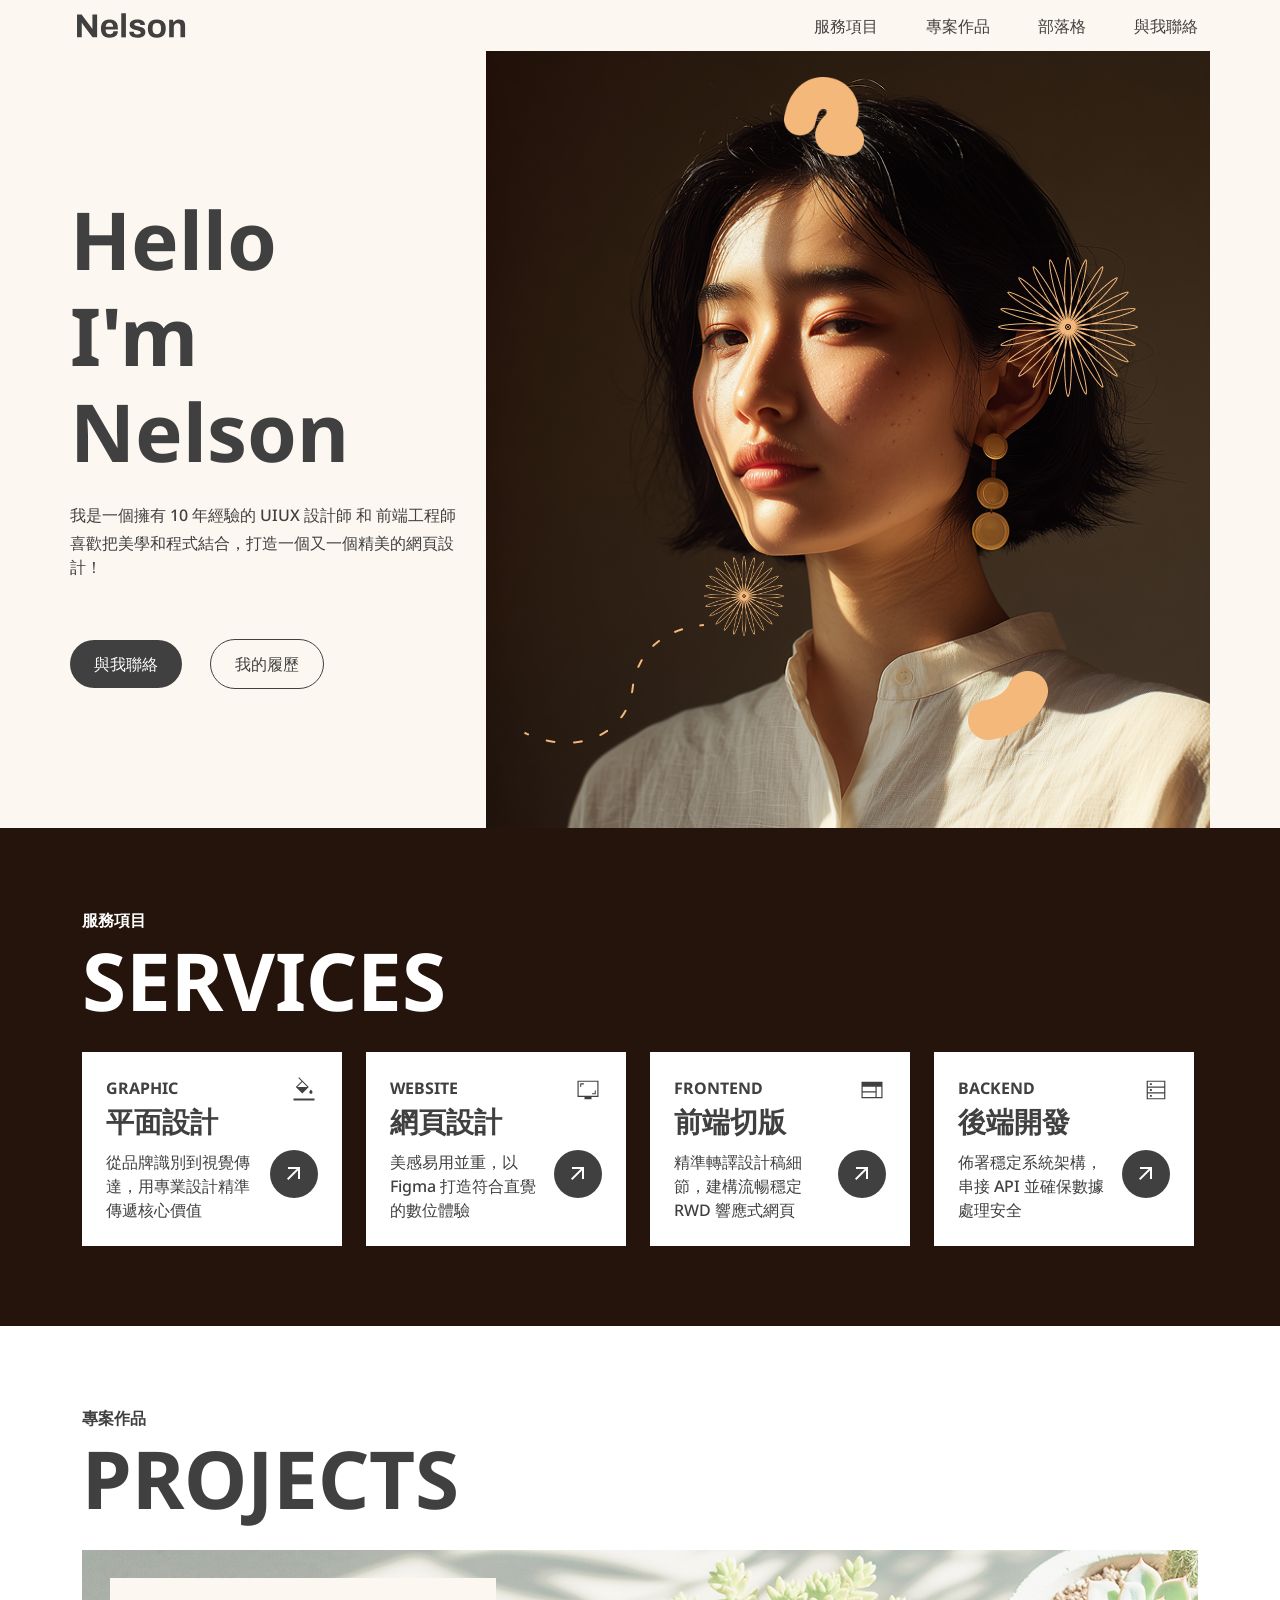
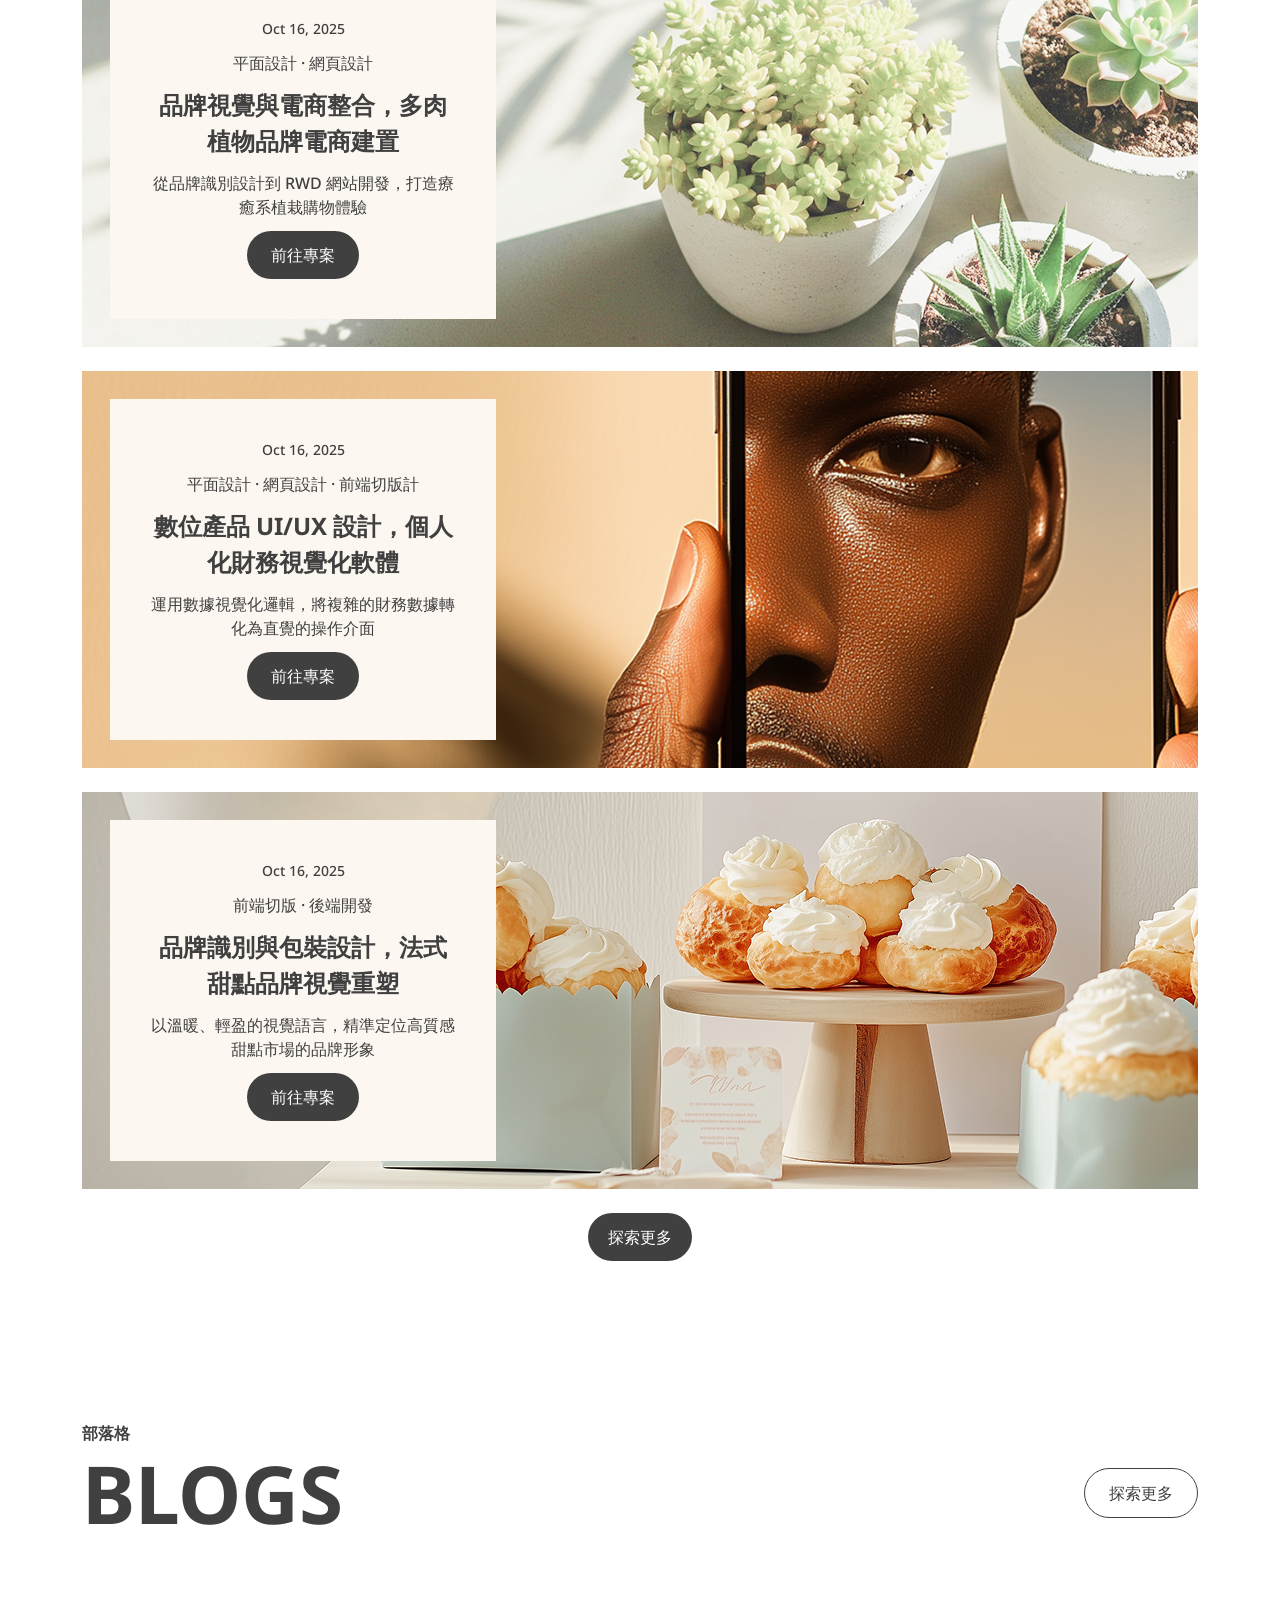
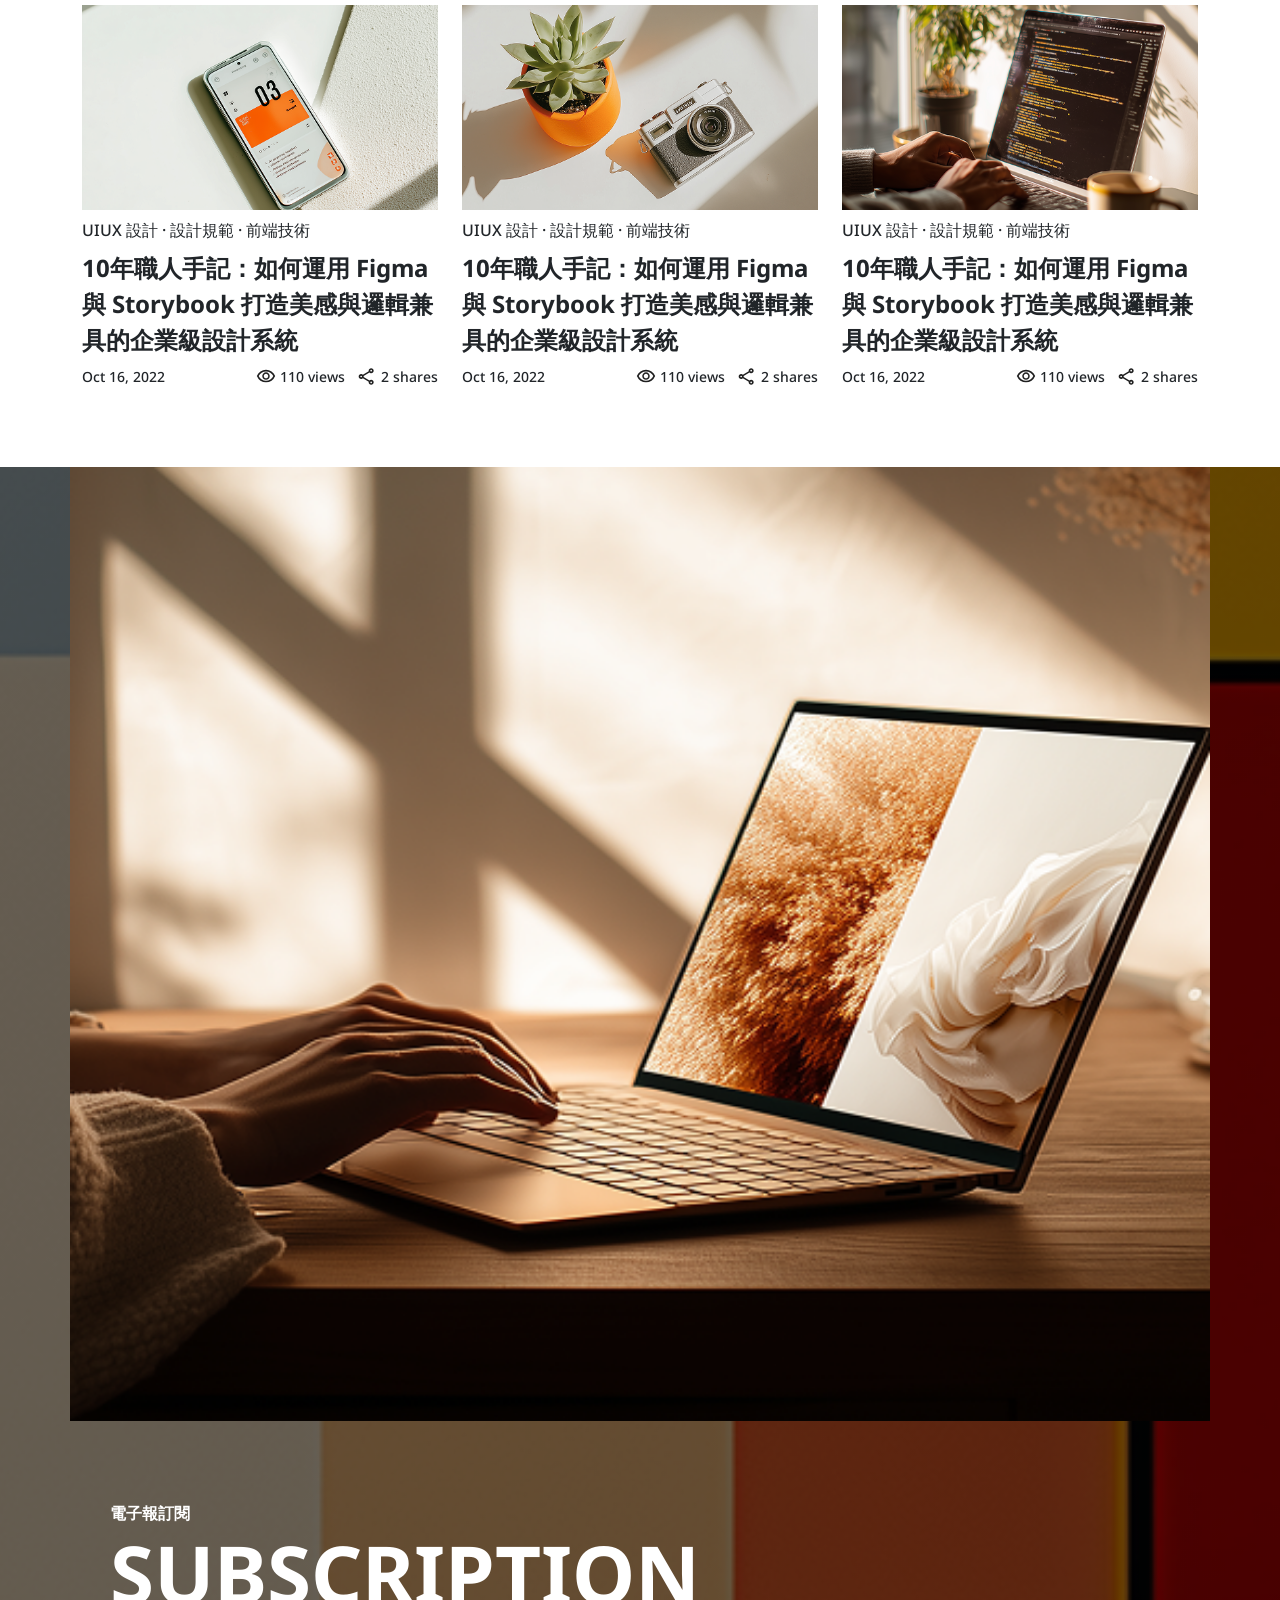
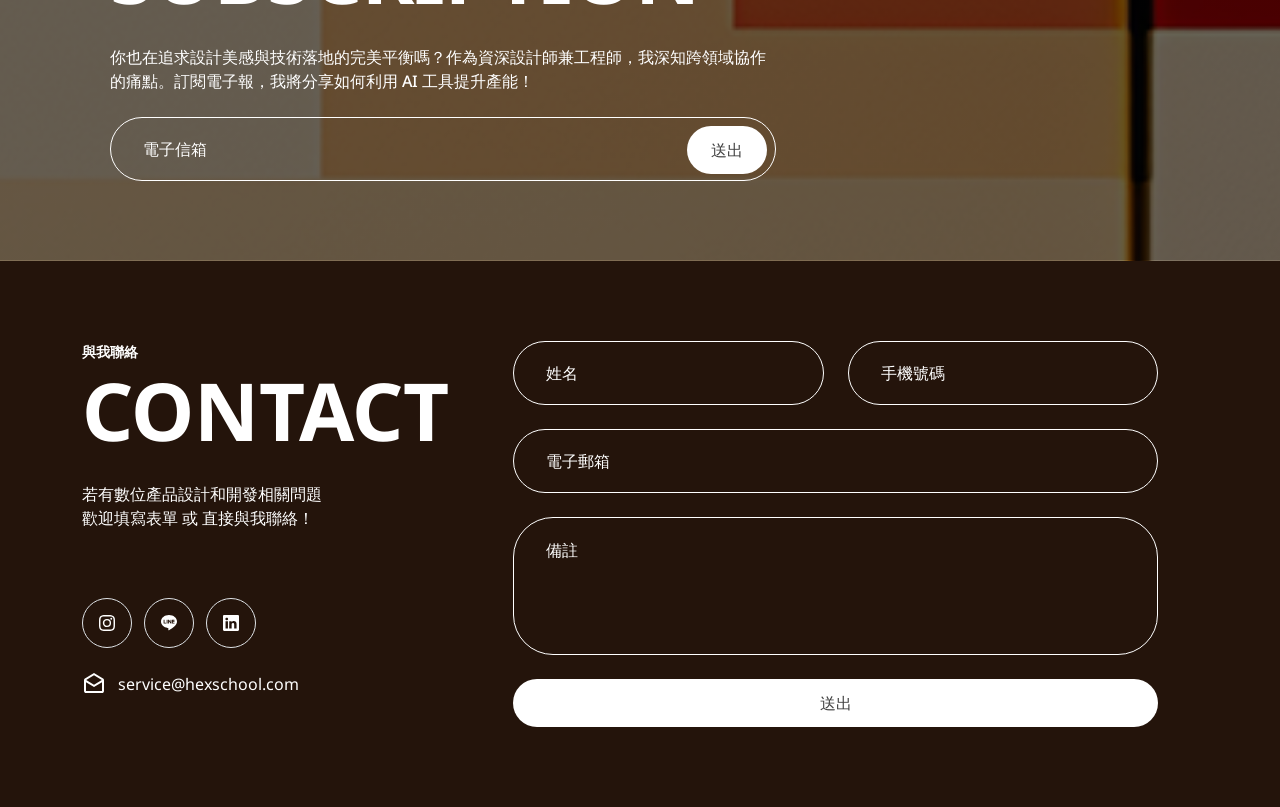
==== index.html @ cc3763ef "fix:修改首頁檔名" ====
<!doctype html>
<html lang="en">
  <head>
    <meta charset="UTF-8" />
    <meta name="viewport" content="width=device-width, initial-scale=1.0" />
    <title>Nelson的部落格</title>
    <link rel="preconnect" href="https://fonts.googleapis.com" />
    <link rel="preconnect" href="https://fonts.gstatic.com" crossorigin />
    <link
      href="https://fonts.googleapis.com/css2?family=Noto+Sans:ital,wght@0,100..900;1,100..900&display=swap"
      rel="stylesheet"
    />
    <link
      rel="stylesheet"
      href="https://fonts.googleapis.com/css2?family=Material+Symbols+Outlined"
    />
    <link
      rel="stylesheet"
      href="https://cdn.jsdelivr.net/npm/bootstrap-icons@1.13.1/font/bootstrap-icons.min.css"
    />
    <link
      href="https://cdn.jsdelivr.net/npm/bootstrap@5.3.8/dist/css/bootstrap.min.css"
      rel="stylesheet"
      integrity="sha384-sRIl4kxILFvY47J16cr9ZwB07vP4J8+LH7qKQnuqkuIAvNWLzeN8tE5YBujZqJLB"
      crossorigin="anonymous"
    />

    <link rel="stylesheet" href="./all.css" />
  </head>
  <body>
    <!-- header -->
    <header class="">
      <!-- 導覽列 -->
      <nav
        class="container px-sm-0 px-6 py-lg-6 py-2 d-flex justify-content-between align-items-center"
      >
        <!-- 品牌標誌 -->
        <a class="max-w-110 max-lg-w-123" href="＃">
          <img src="./img/device-pc.svg" alt="品牌標誌" title="品牌標誌" />
        </a>
        <!-- 主選單 -->
        <ul class="list-unstyled align-items-center d-none d-lg-flex">
          <li>
            <a class="fs-xxx-smal fw-medium py-1 px-6 me-4 nav-btn" href="＃"
              >服務項目</a
            >
          </li>
          <li>
            <a class="fs-xxx-smal fw-medium py-1 px-6 me-4 nav-btn" href="＃"
              >專案作品</a
            >
          </li>
          <li>
            <a class="fs-xxx-smal fw-medium py-1 px-6 me-4 nav-btn" href="＃"
              >部落格</a
            >
          </li>
          <li>
            <a class="fs-xxx-smal fw-medium py-1 px-6 nav-btn" href="＃"
              >與我聯絡</a
            >
          </li>
        </ul>
        <!-- 漢堡選單 -->
        <a class="p-6 d-lg-none" href="#">
          <img src="./img/menu.svg" alt="主選單標誌" />
        </a>
      </nav>
      <!-- hero -->
      <section
        class="position-relative overflow-hidden px-sm-0 px-6 pb-4 pb-sm-0"
      >
        <!-- 插圖 -->
        <div class="position-absolute top-56 start-86 d-none">
          <img src="./img/index_decora_3.png" alt="" />
        </div>
        <div class="position-absolute top-120 start-224 d-none">
          <img src="./img/index_decora_4.png" alt="" />
        </div>
        <!-- decora_3 -->
        <div
          class="position-absolute bottom-192 start-704 max-w-80 d-md-block d-none"
        >
          <img src="./img/index_decora_3.png" alt="" />
        </div>
        <!-- decora_5 -->
        <div class="position-absolute bottom-84 start-524 d-md-block d-none">
          <img src="./img/index_decora_5.png" alt="" />
        </div>
        <div class="position-absolute top-206 end-142 d-none d-xl-block">
          <img src="./img/index_decora_3.png" alt="" />
        </div>
        <!-- decora_1 -->
        <div
          class="position-absolute max-w-80 max-xxxl-w-200 start-xl-784 top-xl-96 start-n15 top-26"
        >
          <img src="./img/index_decora_1.png" alt="" />
        </div>
        <!-- decora_2 -->
        <div
          class="position-absolute bottom-xl-88 end-xl-232 bottom-320 end-n13 max-w-80 max-xxxl-w-160"
        >
          <img src="./img/index_decora_2.png" alt="" />
        </div>
        <!-- decora_6 -->
        <div class="position-absolute start-146 bottom-224 d-sm-none">
          <img src="./img/index_decora_6.png" alt="" />
        </div>
        <!-- decora_3 -->
        <div class="position-absolute max-w-80 d-sm-none start-262 bottom-182">
          <img src="./img/index_decora_3.png" alt="" />
        </div>
        <!-- 主副標題、CTA、圖片 -->
        <div
          class="container px-0 d-flex justify-content-between flex-column-reverse flex-xl-row"
        >
          <!-- 主副標題、CTA -->
          <div class="d-flex flex-column justify-content-center p-lg-0">
            <div class="mb-lg-7 mb-27">
              <!-- 主標題 -->
              <div class="mb-md-4 mb-6">
                <h1 class="fs-md-xxx-large fw-bold fs-x-large">
                  Hello<br />
                  I'm Nelson
                </h1>
              </div>
              <!-- 副標題 -->
              <div class="mb-1">
                <h2 class="fs-md-xxx-small fs-xxxx-small lh-1p5">
                  我是一個擁有 10 年經驗的 UIUX 設計師 和 前端工程師
                </h2>
              </div>
              <h2 class="fs-md-xxx-small fs-xxxx-small lh-1p5">
                喜歡把美學和程式結合，打造一個又一個精美的網頁設計！
              </h2>
            </div>
            <!-- CTA -->
            <div>
              <button
                type="button"
                class="btn btn-lg-normal btn-small btn-filled-neutral-700 fs-xxxx-small fs-lg-xxx-small me-lg-4 me-6"
              >
                與我聯絡
              </button>
              <button
                type="button"
                class="btn btn-lg-normal btn-small btn-outline-neutral-700 fs-xxxx-small fs-lg-xxx-small"
              >
                我的履歷
              </button>
            </div>
          </div>
          <!-- 圖片 -->
          <div class="mb-lg-0 mb-4">
            <img
              src="./img/index_person.png"
              alt="Nelson照片"
              title="Nelson照片"
            />
          </div>
        </div>
      </section>
    </header>
    <!-- main -->
    <main>
      <!-- service -->
      <section class="py-md-24 py-25 px-6 px-md-0 bg-primary-900">
        <div class="container">
          <!-- service 標題 -->
          <div class="mb-mb-25 mb-8">
            <h2 class="neutral-0 fs-md-xxx-small fs-xxxx-small fw-bold lh-1p5">
              服務項目
            </h2>
            <h2 class="neutral-0 fs-md-xxx-large fs-x-large fw-bold lh-1p2">
              SERVICES
            </h2>
          </div>
          <!-- service 項目 -->
          <ul class="list-unstyled d-flex overflow-auto no-scrollbar">
            <!-- 平面設計 -->
            <li class="p-md-8 p-6 bg-neutral-0 me-md-4 me-6 min-w-260">
              <!-- 項目標題 -->
              <div class="d-flex justify-content-between mb-md-6 mb-2">
                <!-- 標題 -->
                <div>
                  <h3 class="fs-md-xxx-small fs-xxxx-small fw-bold lh-1p5">
                    GRAPHIC
                  </h3>
                  <h3 class="fs-md-medium fs-small fw-bold lh-1p5">平面設計</h3>
                </div>
                <!-- 圖片 -->
                <div>
                  <img
                    src="./img/svg/UI/fill.svg"
                    alt="平面設計標誌"
                    title="平面設計標誌"
                  />
                </div>
              </div>
              <!-- 項目説明 -->
              <div class="d-flex">
                <p class="fs-xxxx-small fs-md-xxx-small fw-medium me-md-6 me-2">
                  從品牌識別到視覺傳達，用專業設計精準傳遞核心價值
                </p>
                <a
                  class="btn-icon-normal btn-icon-filled-neutral-700 max-md-h-48 max-md-w-48 max-w-44 max-h-44 d-flex justify-content-center align-items-center"
                  href="#"
                >
                  <span class="material-symbols-outlined"> arrow_outward </span>
                </a>
              </div>
            </li>
            <!-- 網頁設計 -->
            <li class="p-md-8 p-6 bg-neutral-0 me-md-4 me-6 min-w-260">
              <!-- 項目標題 -->
              <div class="d-flex justify-content-between mb-md-6 mb-2">
                <!-- 標題 -->
                <div>
                  <h3 class="fs-md-xxx-small fs-xxxx-small fw-bold lh-1p5">
                    WEBSITE
                  </h3>
                  <h3 class="fs-md-medium fs-small fw-bold lh-1p5">網頁設計</h3>
                </div>
                <!-- 圖片 -->
                <div>
                  <img
                    src="./img/svg/UI/aspect.svg"
                    alt="網頁設計標誌"
                    title="網頁設計標誌"
                  />
                </div>
              </div>
              <!-- 項目説明 -->
              <div class="d-flex">
                <p class="fs-xxxx-small fs-md-xxx-small fw-medium me-md-6 me-2">
                  美感易用並重，以 Figma 打造符合直覺的數位體驗
                </p>
                <a
                  class="btn-icon-normal btn-icon-filled-neutral-700 max-md-h-48 max-md-w-48 max-w-44 max-h-44 d-flex justify-content-center align-items-center"
                  href="#"
                >
                  <span class="material-symbols-outlined"> arrow_outward </span>
                </a>
              </div>
            </li>
            <!-- 前端切版 -->
            <li class="p-md-8 p-6 bg-neutral-0 me-md-4 me-6 min-w-260">
              <!-- 項目標題 -->
              <div class="d-flex justify-content-between mb-md-6 mb-2">
                <!-- 標題 -->
                <div>
                  <h3 class="fs-md-xxx-small fs-xxxx-small fw-bold lh-1p5">
                    FRONTEND
                  </h3>
                  <h3 class="fs-md-medium fs-small fw-bold lh-1p5">前端切版</h3>
                </div>
                <!-- 圖片 -->
                <div>
                  <img
                    src="./img/svg/UI/web.svg"
                    alt="網頁設計標誌"
                    title="網頁設計標誌"
                  />
                </div>
              </div>
              <!-- 項目説明 -->
              <div class="d-flex">
                <p class="fs-xxxx-small fs-md-xxx-small fw-medium me-md-6 me-2">
                  精準轉譯設計稿細節，建構流暢穩定 RWD 響應式網頁
                </p>
                <a
                  class="btn-icon-normal btn-icon-filled-neutral-700 max-md-h-48 max-md-w-48 max-w-44 max-h-44 d-flex justify-content-center align-items-center"
                  href="#"
                >
                  <span class="material-symbols-outlined"> arrow_outward </span>
                </a>
              </div>
            </li>
            <!-- 後端開發 -->
            <li class="p-md-8 p-6 bg-neutral-0 me-md-4 me-6 min-w-260">
              <!-- 項目標題 -->
              <div class="d-flex justify-content-between mb-md-6 mb-2">
                <!-- 標題 -->
                <div>
                  <h3 class="fs-md-xxx-small fs-xxxx-small fw-bold lh-1p5">
                    BACKEND
                  </h3>
                  <h3 class="fs-md-medium fs-small fw-bold lh-1p5">後端開發</h3>
                </div>
                <!-- 圖片 -->
                <div>
                  <img
                    src="./img/svg/UI/data.svg"
                    alt="網頁設計標誌"
                    title="網頁設計標誌"
                  />
                </div>
              </div>
              <!-- 項目説明 -->
              <div class="d-flex">
                <p class="fs-xxxx-small fs-md-xxx-small fw-medium me-md-6 me-2">
                  佈署穩定系統架構，串接 API 並確保數據處理安全
                </p>
                <a
                  class="btn-icon-normal btn-icon-filled-neutral-700 max-md-h-48 max-md-w-48 max-w-44 max-h-44 d-flex justify-content-center align-items-center"
                  href="#"
                >
                  <span class="material-symbols-outlined"> arrow_outward </span>
                </a>
              </div>
            </li>
          </ul>
        </div>
      </section>
      <!-- projects -->
      <section class="py-md-24 py-25 bg-neutral-0">
        <div class="container">
          <!-- projects 標題 -->
          <div class="mb-mb-25 mb-8">
            <h2
              class="neutral-700 fs-md-xxx-small fs-xxxx-small fw-bold lh-1p5"
            >
              專案作品
            </h2>
            <h2 class="neutral-700 fs-md-xxx-large fs-x-large fw-bold lh-1p2">
              PROJECTS
            </h2>
          </div>
          <!-- projects 項目 -->
          <ul class="list-unstyled mb-3">
            <li class="bg-e-commerce p-md-26 p-3 pt-36 mb-md-8 mb-6">
              <!-- 說明、CTA -->
              <div class="p-md-25 p-8 bg-primary-50 max-md-w-386 text-center">
                <!-- 說明 -->
                <div class="mb-6">
                  <!-- 時間 -->
                  <div class="mb-6">
                    <p class="fw-medium fs-xxxx-small">
                      <time>Oct 16, 2025</time>
                    </p>
                  </div>
                  <!-- 分類 -->
                  <div class="mb-6">
                    <h3 class="fs-md-xxx-small fs-xxxx-small fw-medium lh-1p5">
                      平面設計 · 網頁設計
                    </h3>
                  </div>
                  <!-- 主說明 -->
                  <div class="mb-6">
                    <h3 class="fs-md-small fs-x-small fw-bold lh-1p5">
                      品牌視覺與電商整合，多肉植物品牌電商建置
                    </h3>
                  </div>
                  <!-- 副說明 -->
                  <div class="mb-6">
                    <p class="fs-md-xxx-small fs-xxxx-small fw-medium">
                      從品牌識別設計到 RWD 網站開發，打造療癒系植栽購物體驗
                    </p>
                  </div>
                </div>
                <!-- CTA -->
                <div>
                  <button
                    type="button"
                    class="btn btn-lg-normal btn-small btn-filled-neutral-700"
                  >
                    前往專案
                  </button>
                </div>
              </div>
            </li>
            <li class="bg-personal p-md-26 p-3 pt-36 mb-md-8 mb-6">
              <!-- 說明、CTA -->
              <div class="p-md-25 p-8 bg-primary-50 max-md-w-386 text-center">
                <!-- 說明 -->
                <div class="mb-6">
                  <!-- 時間 -->
                  <div class="mb-6">
                    <p class="fw-medium fs-xxxx-small">
                      <time>Oct 16, 2025</time>
                    </p>
                  </div>
                  <!-- 分類 -->
                  <div class="mb-6">
                    <h3 class="fs-md-xxx-small fs-xxxx-small fw-medium lh-1p5">
                      平面設計 · 網頁設計 · 前端切版計
                    </h3>
                  </div>
                  <!-- 主說明 -->
                  <div class="mb-6">
                    <h3 class="fs-md-small fs-x-small fw-bold lh-1p5">
                      數位產品 UI/UX 設計，個人化財務視覺化軟體
                    </h3>
                  </div>
                  <!-- 副說明 -->
                  <div class="mb-6">
                    <p class="fs-md-xxx-small fs-xxxx-small fw-medium">
                      運用數據視覺化邏輯，將複雜的財務數據轉化為直覺的操作介面
                    </p>
                  </div>
                </div>
                <!-- CTA -->
                <div>
                  <button
                    type="button"
                    class="btn btn-lg-normal btn-small btn-filled-neutral-700"
                  >
                    前往專案
                  </button>
                </div>
              </div>
            </li>
            <li class="bg-brand p-md-26 p-3 pt-36 mb-md-8 mb-6">
              <!-- 說明、CTA -->
              <div class="p-md-25 p-8 bg-primary-50 max-md-w-386 text-center">
                <!-- 說明 -->
                <div class="mb-6">
                  <!-- 時間 -->
                  <div class="mb-6">
                    <p class="fw-medium fs-xxxx-small">
                      <time>Oct 16, 2025</time>
                    </p>
                  </div>
                  <!-- 分類 -->
                  <div class="mb-6">
                    <h3 class="fs-md-xxx-small fs-xxxx-small fw-medium lh-1p5">
                      前端切版 · 後端開發
                    </h3>
                  </div>
                  <!-- 主說明 -->
                  <div class="mb-6">
                    <h3 class="fs-md-small fs-x-small fw-bold lh-1p5">
                      品牌識別與包裝設計，法式甜點品牌視覺重塑
                    </h3>
                  </div>
                  <!-- 副說明 -->
                  <div class="mb-6">
                    <p class="fs-md-xxx-small fs-xxxx-small fw-medium">
                      以溫暖、輕盈的視覺語言，精準定位高質感甜點市場的品牌形象
                    </p>
                  </div>
                </div>
                <!-- CTA -->
                <div>
                  <button
                    type="button"
                    class="btn btn-lg-normal btn-small btn-filled-neutral-700"
                  >
                    前往專案
                  </button>
                </div>
              </div>
            </li>
          </ul>
          <!-- CAT -->
          <div class="text-center">
            <button type="button" class="btn btn-small btn-filled-neutral-700">
              探索更多
            </button>
          </div>
        </div>
      </section>
      <!-- blogs -->
      <section class="py-md-24 py-25 bg-neutral-0">
        <div class="container">
          <!-- blogs 標題 ＋ CTA -->
          <div
            class="mb-md-25 mb-8 d-flex justify-content-between align-items-center"
          >
            <!-- blogs 標題 -->
            <div class="mb-mb-25 mb-8">
              <h2
                class="neutral-700 fs-md-xxx-small fs-xxxx-small fw-bold lh-1p5"
              >
                部落格
              </h2>
              <h2 class="neutral-700 fs-md-xxx-large fs-x-large fw-bold lh-1p2">
                BLOGS
              </h2>
            </div>
            <!-- CAT -->
            <div>
              <button
                type="button"
                class="btn btn-lg-normal btn-small btn-outline-neutral-700"
              >
                探索更多
              </button>
            </div>
          </div>
          <!-- 文章列表 -->
          <ul class="list-unstyled d-flex overflow-auto no-scrollbar">
            <li class="me-md-8 me-6 min-w-260">
              <div class="card border-0">
                <!-- 圖片 -->
                <div class="mb-lg-6 mb-2">
                  <img
                    src="./img/blog_2.png"
                    class=""
                    alt="文章圖片"
                    title="文章圖片"
                  />
                </div>
                <!-- 標籤、說明、其他資訊 -->
                <div class="card-body p-0">
                  <!-- 標籤  -->
                  <div class="mb-lg-6 mb-2">
                    <h3 class="fs-lg-xxx-small fs-xxxx-small fw-medium lh-1p5">
                      UIUX 設計 · 設計規範 · 前端技術
                    </h3>
                  </div>
                  <!-- 說明 -->
                  <div class="mb-lg-6 mb-2">
                    <h3
                      class="card-title fs-lg-small fs-x-small fw-bold lh-1p5"
                    >
                      10年職人手記：如何運用 Figma 與 Storybook
                      打造美感與邏輯兼具的企業級設計系統
                    </h3>
                  </div>
                  <!-- 其他資訊 -->
                  <p class="card-text d-flex justify-content-between">
                    <time class="fw-medium fs-xxxx-small">Oct 16, 2022</time>
                    <span
                      class="fw-medium fs-lg-xxxx-small fs-xxxxx-small d-flex"
                    >
                      <span class="d-flex me-6">
                        <img
                          class="max-w-20 me-1"
                          src="./img/visibility_24dp_1F1F1F_FILL0_wght400_GRAD0_opsz24.svg"
                          alt="觀看標誌"
                          title="觀看標誌"
                        />
                        <span>110 views</span>
                      </span>
                      <span class="d-flex">
                        <img
                          class="max-w-20 me-1"
                          src="./img/share_24dp_1F1F1F_FILL0_wght400_GRAD0_opsz24.svg"
                          alt="分享標誌"
                          title="分享標誌"
                        />
                        <span>2 shares</span>
                      </span>
                    </span>
                  </p>
                </div>
              </div>
            </li>
            <li class="me-8 min-w-260">
              <div class="card border-0">
                <!-- 圖片 -->
                <div class="mb-lg-6 mb-2">
                  <img
                    src="./img/blog_3.png"
                    class=""
                    alt="文章圖片"
                    title="文章圖片"
                  />
                </div>
                <!-- 標籤、說明、其他資訊 -->
                <div class="card-body p-0">
                  <!-- 標籤  -->
                  <div class="mb-lg-6 mb-2">
                    <h3 class="fs-lg-xxx-small fs-xxxx-small fw-medium lh-1p5">
                      UIUX 設計 · 設計規範 · 前端技術
                    </h3>
                  </div>
                  <!-- 說明 -->
                  <div class="mb-lg-6 mb-2">
                    <h3
                      class="card-title fs-lg-small fs-x-small fw-bold lh-1p5"
                    >
                      10年職人手記：如何運用 Figma 與 Storybook
                      打造美感與邏輯兼具的企業級設計系統
                    </h3>
                  </div>
                  <!-- 其他資訊 -->
                  <p class="card-text d-flex justify-content-between">
                    <time class="fw-medium fs-xxxx-small">Oct 16, 2022</time>
                    <span
                      class="fw-medium fs-lg-xxxx-small fs-xxxxx-small d-flex"
                    >
                      <span class="d-flex me-6">
                        <img
                          class="max-w-20 me-1"
                          src="./img/visibility_24dp_1F1F1F_FILL0_wght400_GRAD0_opsz24.svg"
                          alt="觀看標誌"
                          title="觀看標誌"
                        />
                        <span>110 views</span>
                      </span>
                      <span class="d-flex">
                        <img
                          class="max-w-20 me-1"
                          src="./img/share_24dp_1F1F1F_FILL0_wght400_GRAD0_opsz24.svg"
                          alt="分享標誌"
                          title="分享標誌"
                        />
                        <span>2 shares</span>
                      </span>
                    </span>
                  </p>
                </div>
              </div>
            </li>
            <li class="min-w-260">
              <div class="card border-0">
                <!-- 圖片 -->
                <div class="mb-lg-6 mb-2">
                  <img
                    src="./img/blog_5.png"
                    class=""
                    alt="文章圖片"
                    title="文章圖片"
                  />
                </div>
                <!-- 標籤、說明、其他資訊 -->
                <div class="card-body p-0">
                  <!-- 標籤  -->
                  <div class="mb-lg-6 mb-2">
                    <h3 class="fs-lg-xxx-small fs-xxxx-small fw-medium lh-1p5">
                      UIUX 設計 · 設計規範 · 前端技術
                    </h3>
                  </div>
                  <!-- 說明 -->
                  <div class="mb-lg-6 mb-2">
                    <h3
                      class="card-title fs-lg-small fs-x-small fw-bold lh-1p5"
                    >
                      10年職人手記：如何運用 Figma 與 Storybook
                      打造美感與邏輯兼具的企業級設計系統
                    </h3>
                  </div>
                  <!-- 其他資訊 -->
                  <p class="card-text d-flex justify-content-between">
                    <time class="fw-medium fs-xxxx-small">Oct 16, 2022</time>
                    <span
                      class="fw-medium fs-lg-xxxx-small fs-xxxxx-small d-flex"
                    >
                      <span class="d-flex me-6">
                        <img
                          class="max-w-20 me-1"
                          src="./img/visibility_24dp_1F1F1F_FILL0_wght400_GRAD0_opsz24.svg"
                          alt="觀看標誌"
                          title="觀看標誌"
                        />
                        <span>110 views</span>
                      </span>
                      <span class="d-flex">
                        <img
                          class="max-w-20 me-1"
                          src="./img/share_24dp_1F1F1F_FILL0_wght400_GRAD0_opsz24.svg"
                          alt="分享標誌"
                          title="分享標誌"
                        />
                        <span>2 shares</span>
                      </span>
                    </span>
                  </p>
                </div>
              </div>
            </li>
          </ul>
        </div>
      </section>
      <!-- subscription -->
      <section class="bg-subscription">
        <div class="container d-flex flex-column flex-xxl-row px-0">
          <!-- 圖片 -->
          <div class="me-xxl-8 flex-shrink-0">
            <img
              class="w-100"
              src="./img/subscription.png"
              alt="訂閱圖片"
              title="訂閱圖片"
            />
          </div>
          <!-- 訂閱標題、表單 -->
          <div class="py-lg-24 py-25 px-lg-25 max-w-746 px-6">
            <!-- subscription 標題 -->
            <div class="mb-8">
              <div class="mb-8">
                <h2 class="neutral-0 fs-xxx-small fw-bold lh-1p5">
                  電子報訂閱
                </h2>
                <h2 class="neutral-0 fs-md-xxx-large fs-x-large fw-bold lh-1p2">
                  SUBSCRIPTION
                </h2>
              </div>
              <p class="neutral-0 fs-md-xxx-small fs-xxxx-small fw-medium">
                你也在追求設計美感與技術落地的完美平衡嗎？作為資深設計師兼工程師，我深知跨領域協作的痛點。訂閱電子報，我將分享如何利用
                AI 工具提升產能！
              </p>
            </div>
            <form class="d-flex input-button-addons-normal max-h-64">
              <input
                type="email"
                class="form-control fw-medium input-button-addons-none"
                id="exampleFormControlInput1"
                placeholder="電子信箱"
              />
              <!-- 提交按鈕 -->
              <div class="flex-shrink-0">
                <button
                  type="button"
                  class="btn btn-lg-normal btn-small btn-filled-neutral-0"
                >
                  送出
                </button>
              </div>
            </form>
          </div>
        </div>
      </section>
    </main>
    <!-- footer -->
    <footer>
      <section class="bg-primary-900">
        <div
          class="container py-md-24 py-25 d-flex justify-content-between flex-column flex-lg-row"
        >
          <!-- footer 標題、社群、電子郵件 -->
          <div class="me-lg-8">
            <!-- footer 標題 -->
            <div class="mb-lg-28 mb-8">
              <div class="mb-md-8 mb-6">
                <h2
                  class="neutral-0 s-md-xxx-small fs-xxxx-small fw-bold lh-1p5"
                >
                  與我聯絡
                </h2>
                <h2 class="neutral-0 fs-md-xxx-large fs-x-large fw-bold lh-1p2">
                  CONTACT
                </h2>
              </div>
              <p class="neutral-0 fs-md-xxx-small fs-xxxx-small fw-medium">
                若有數位產品設計和開發相關問題
                <br />
                歡迎填寫表單 或 直接與我聯絡！
              </p>
            </div>
            <!-- 社群、電子郵件 -->
            <div class="d-none d-lg-block">
              <ul class="list-unstyled d-flex mb-8">
                <!-- IG -->
                <li class="me-6">
                  <a
                    class="p-3 border rounded-circle"
                    href="https://www.instagram.com/"
                    target="_blank"
                  >
                    <img
                      src="./img/svg/social/instgram.svg"
                      alt="instgram符號"
                      title="instgram符號"
                    />
                  </a>
                </li>
                <!-- LINE -->
                <li class="me-6">
                  <a
                    class="p-3 border rounded-circle"
                    href="https://www.line.me/tw/"
                    target="_blank"
                  >
                    <img
                      src="./img/svg/social/line.svg"
                      alt="instgram符號"
                      title="instgram符號"
                    />
                  </a>
                </li>
                <!-- LINKED -->
                <li>
                  <a
                    class="p-3 border rounded-circle"
                    href="https://tw.linkedin.com/"
                    target="_blank"
                  >
                    <img
                      src="./img/svg/social/linked.svg"
                      alt="instgram符號"
                      title="instgram符號"
                    />
                  </a>
                </li>
              </ul>
              <!-- 電子郵件 -->
              <a class="neutral-0 d-flex" href="mailto:service@hexschool.com">
                <span class="me-6">
                  <img
                    src="./img/svg/UI/mail.svg"
                    alt="電子信箱符號"
                    title="電子信箱符號"
                  />
                </span>
                service@hexschool.com
              </a>
            </div>
          </div>
          <!-- 表單 -->
          <form class="px-lg-25 w-100 max-w-746 mb-lg-0 mb-8">
            <!-- 姓名、手機號碼 -->
            <div class="d-flex flex-column flex-lg-row mb-lg-8 mb-6">
              <input
                type="text"
                class="form-control fw-medium text-input-normal me-lg-8 max-h-64 mb-lg-0 mb-6"
                id="exampleFormControlInput1"
                placeholder="姓名"
              />
              <input
                type="text"
                class="form-control fw-medium text-input-normal max-h-64"
                id="exampleFormControlInput1"
                placeholder="手機號碼"
              />
            </div>
            <!-- 電子郵箱 -->
            <div class="mb-lg-8 mb-6">
              <input
                type="email"
                class="form-control fw-medium text-input-normal max-h-64"
                id="exampleFormControlInput1"
                placeholder="電子郵箱"
              />
            </div>
            <!-- 備註 -->
            <div class="mb-lg-8 mb-6">
              <textarea
                type="email"
                class="form-control fw-medium textarea-normal resize-none"
                id="exampleFormControlInput1"
                placeholder="備註"
                rows="4"
              ></textarea>
            </div>
            <!-- 提交按鈕 -->
            <div>
              <button
                type="button"
                class="btn btn-normal btn-filled-neutral-0 w-100"
              >
                送出
              </button>
            </div>
          </form>
          <!-- 社群、電子郵件 -->
          <div class="d-lg-none">
            <ul class="list-unstyled d-flex mb-lg-8 mb-6">
              <!-- IG -->
              <li class="me-6">
                <a
                  class="p-3 border rounded-circle"
                  href="https://www.instagram.com/"
                  target="_blank"
                >
                  <img
                    src="./img/svg/social/instgram.svg"
                    alt="instgram符號"
                    title="instgram符號"
                  />
                </a>
              </li>
              <!-- LINE -->
              <li class="me-6">
                <a
                  class="p-3 border rounded-circle"
                  href="https://www.line.me/tw/"
                  target="_blank"
                >
                  <img
                    src="./img/svg/social/line.svg"
                    alt="instgram符號"
                    title="instgram符號"
                  />
                </a>
              </li>
              <!-- LINKED -->
              <li>
                <a
                  class="p-3 border rounded-circle"
                  href="https://tw.linkedin.com/"
                  target="_blank"
                >
                  <img
                    src="./img/svg/social/linked.svg"
                    alt="instgram符號"
                    title="instgram符號"
                  />
                </a>
              </li>
            </ul>
            <!-- 電子郵件 -->
            <a
              class="neutral-0 d-flex fs-md-xxx-small fs-xxxx-small"
              href="mailto:service@hexschool.com"
            >
              <span class="me-6 max-md-w-24 max-w-20">
                <img
                  src="./img/svg/UI/mail.svg"
                  alt="電子信箱符號"
                  title="電子信箱符號"
                />
              </span>
              service@hexschool.com
            </a>
          </div>
        </div>
      </section>
    </footer>
    <script src="./all.js"></script>
  </body>
</html>
---- all.css ----
/* 全域設定 */
body {
  font-family: "Noto Sans", sans-serif;
  line-height: 1.5;
  color: var(--neutral-700);
  background: var(--primary-50);
}

a {
  text-decoration: none;
  display: block;
  color: var(--neutral-700);
}

img {
  max-width: 100%;
  height: auto;
  display: block;
}

body,
h1,
h2,
h3,
p,
ul,
ol {
  margin: 0;
}

*,
*::before,
*::after {
  box-sizing: border-box;
}

/* line-height */
.lh-1p2 {
  line-height: 1.2;
}

.lh-1p5 {
  line-height: 1.5;
}

/* 變數 */
:root {
  /* 顏色 */
  --primary-50: #fdf7f1;
  --primary-100: #fde6cf;
  --primary-500: #f5b87b;
  --primary-900: #24140b;
  --neutral-0: #ffffff;
  --neutral-500: #737373;
  --neutral-700: #404040;
  --neutral-900: #1e1e1e;
  --black: rgb(0, 0, 0);
  --dark-40a: rgba(0, 0, 0, 0.4);
  --dark-60a: rgba(0, 0, 0, 0.6);
  --xxxxx-small: 0.8125rem; /* 13px */
  --xxxx-small: 0.875rem; /* 14px */
  --xxx-small: 1rem; /* 16px */
  --xx-small: 1.125rem; /* 18px */
  --x-small: 1.25rem; /* 20px */
  --small: 1.5rem; /* 24px */
  --medium: 1.75rem; /* 28px */
  --large: 2rem; /* 32px */
  --x-large: 2.5rem; /* 40px */
  --xx-large: 3rem; /* 48px */
  --xxx-large: 5rem; /* 80px */
  --display-1: 10rem; /* 160px */
  --display-2: 18.75rem; /* 300px */
  --spacing-6: 0.75rem; /* 12px */
  --spacing-7: 3.75rem; /* 60px */
  --spacing-8: 1.5rem; /* 24px */
  --spacing-9: 1.25rem; /* 20px */
  --spacing-10: 3.5rem; /* 56px */
  --spacing-11: 5.375rem; /* 86px */
  --spacing-12: 7.5rem; /* 120px */
  --spacing-13: 14rem; /* 224px */
  --spacing-14: 44rem; /* 704px */
  --spacing-15: 12rem; /* 192px */
  --spacing-16: 5.25rem; /* 84px */
  --spacing-17: 32.75rem; /* 524px */
  --spacing-18: 12.875rem; /* 206px */
  --spacing-19: 8.875rem; /* 142px */
  --spacing-20: 6rem; /* 96px */
  --spacing-21: 49rem; /* 784px */
  --spacing-22: 5.5rem; /* 88px */
  --spacing-23: 14.5rem; /* 232px */
  --spacing-24: 5rem; /* 80px */
  --spacing-25: 2.5rem; /* 40px */
  --spacing-26: 1.75rem; /* 28px */
  --spacing-27: 2rem; /* 32px */
  --spacing-28: 4.25rem; /* 68px */
  --spacing-29: 0.5rem; /* 8px */
  --spacing-30: 1.625rem; /* 26px */
  --spacing-31: 20rem; /* 320px */
  --spacing-32: 9.125rem; /* 146px */
  --spacing-33: 14rem; /* 224px */
  --spacing-34: 16.375rem; /* 262px */
  --spacing-35: 11.375rem; /* 182px */
  --spacing-36: 17.5rem; /* 280px */
}

/* 
.primary-50{};
.primary-100{};
.primary-500{};
.primary-900{};
.neutral-0{};
.neutral-500{};
.neutral-700{};
.neutral-900{};
.black{};
.dark-40a{};
.dark-60a{}; 
*/

/* =========================
   ######### color #########
   ========================= */
.neutral-0 {
  color: var(--neutral-0);
}

/* =========================
   ####### background ######
   ========================= */

.bg-primary-50 {
  background: var(--primary-50);
}

.bg-neutral-700 {
  background: var(--neutral-700);
}

.bg-primary-900 {
  background: var(--primary-900);
}

.bg-neutral-0 {
  background: var(--neutral-0);
}

.bg-dark-40a {
  background: var(--dark-40a);
}

.bg-dark-60a {
  background: var(--dark-60a);
}

.bg-e-commerce {
  background: url(./img/project_1.png);
}

.bg-personal {
  background: url(./img/project_2.png);
}

.bg-brand {
  background: url(./img/project_3.png);
}

.bg-subscription {
  background:
    linear-gradient(rgba(0, 0, 0, 0.6), rgba(0, 0, 0, 0.6)),
    url(./img/subscription_bg.png);
  background-repeat: no-repeat;
  background-position: center;
  background-size: cover;
}

/* =========================
   ####### font-size #######
   ========================= */

/* 13px */
.fs-xxxxx-small {
  font-size: var(--xxxxx-small);
}
/* 14px */
.fs-xxxx-small {
  font-size: var(--xxxx-small);
}
/* 16px */
.fs-xxx-small {
  font-size: var(--xxx-small);
}
/* 18px */
.fs-xx-small {
  font-size: var(--xx-small);
}
/* 20px */
.fs-x-small {
  font-size: var(--x-small);
}
/* 24px */
.fs-small {
  font-size: var(--small);
}
/* 28px */
.fs-medium {
  font-size: var(--medium);
}
/* 32px */
.fs-large {
  font-size: var(--large);
}
/* 40px */
.fs-x-large {
  font-size: var(--x-large);
}
/* 48px */
.fs-xx-large {
  font-size: var(--xx-large);
}
/* 80px */
.fs-xxx-large {
  font-size: var(--xxx-large);
}
/* 160px */
.fs-display-1 {
  font-size: var(--display-1);
}
/* 300px */
.fs-display-2 {
  font-size: var(--display-2);
}

/* =========================
   ######## spacing ########
   ========================= */

/* padding */
/* 12px */
.p-6 {
  padding: var(--spacing-6);
}

/* 24px */
.p-8 {
  padding: var(--spacing-8);
}

/* 40px */
.p-25 {
  padding: var(--spacing-25);
}

/* 28px */
.p-26 {
  padding: var(--spacing-26);
}

/* 12px */
.py-6 {
  padding-top: var(--spacing-6);
  padding-bottom: var(--spacing-6);
}

/* 20px */
.py-9 {
  padding-top: var(--spacing-9);
  padding-bottom: var(--spacing-9);
}

/* 40px */
.py-25 {
  padding-top: var(--spacing-25);
  padding-bottom: var(--spacing-25);
}

/* 80px */
.py-24 {
  padding-top: var(--spacing-24);
  padding-bottom: var(--spacing-24);
}

/* 12px */
.px-6 {
  padding-left: var(--spacing-6);
  padding-right: var(--spacing-6);
}

/* 40px */
.px-25 {
  padding-left: var(--spacing-25);
  padding-right: var(--spacing-25);
}

.pe-27 {
  padding-left: var(--spacing-27);
}

/* 280px */
.pt-36 {
  padding-top: var(--spacing-36) !important;
}

/* margin */

/* 12px */
.me-6 {
  margin-right: var(--spacing-6);
}

/* 24px */
.me-8 {
  margin-right: var(--spacing-8);
}

/* margin-bottom */

/* 12px */
.mb-6 {
  margin-bottom: var(--spacing-6);
}

/* 24px */
.mb-8 {
  margin-bottom: var(--spacing-8);
}

/* 32px */
.mb-27 {
  margin-bottom: var(--spacing-27);
}

/* 40px */
.mb-25 {
  margin-bottom: var(--spacing-25);
}

/* 60px */
.mb-7 {
  margin-bottom: var(--spacing-7);
}

/* 68px */
.mb-28 {
  margin-bottom: var(--spacing-28);
}

/* hover */
.nav-btn:hover {
  color: var(--neutral-0);
  background: var(--neutral-700);
}

/* =========================
   ####### max-width #######
   ========================= */
.max-w-20 {
  max-width: 20px;
}

.max-w-44 {
  max-width: 44px;
}

.max-w-80 {
  max-width: 80px;
}

.max-w-110 {
  max-width: 110px;
}

.max-w-386 {
  max-width: 386px;
}

.max-w-351 {
  max-width: 351px;
}

.max-w-746 {
  max-width: 746px;
}

.max-w-1296 {
  max-width: 1296px;
}

/* =========================
   ####### max-height ######
   ========================= */
.max-h-44 {
  max-height: 44px;
}

.max-h-48 {
  max-height: 48px;
}

.max-h-64 {
  max-height: 64px;
}

/* =========================
   ####### min-width #######
   ========================= */
.min-w-260 {
  min-width: 260px;
}

/* =========================
   ####### position ########
   ========================= */

.top-26 {
  top: var(--spacing-30);
}
.top-56 {
  top: var(--spacing-10);
}

.top-96 {
  top: var(--spacing-20);
}

.top-120 {
  top: var(--spacing-12);
}

.top-206 {
  top: var(--spacing-18);
}

.bottom-84 {
  bottom: var(--spacing-16);
}

.bottom-88 {
  bottom: var(--spacing-22);
}

.bottom-182 {
  bottom: var(--spacing-35);
}

.bottom-192 {
  bottom: var(--spacing-15);
}

.bottom-224 {
  bottom: var(--spacing-33);
}

.bottom-320 {
  bottom: var(--spacing-31);
}

.start-86 {
  left: var(--spacing-11);
}

.start-146 {
  left: var(--spacing-32);
}

.start-224 {
  left: var(--spacing-13);
}

.start-262 {
  left: var(--spacing-34);
}

.start-524 {
  left: var(--spacing-17);
}

.start-704 {
  left: var(--spacing-14);
}

.start-784 {
  left: var(--spacing-21);
}

.end-142 {
  right: var(--spacing-19);
}

.end-232 {
  right: var(--spacing-23);
}

/* 負值 */
.start-n15 {
  left: -15px;
}

.end-n13 {
  right: -13px;
}

/* =========================
   ######### utility ########
   ========================= */

/* 禁止 textarea 拉伸 */
.resize-none {
  resize: none;
}

/* =========================
   ########## btn ##########
   ========================= */

/* 按鈕基底 */
.btn-normal {
  padding-top: var(--spacing-6);
  padding-bottom: var(--spacing-6);
  padding-left: var(--spacing-8);
  padding-right: var(--spacing-8);
  border-radius: 100rem;
}

.btn-small {
  padding-top: var(--spacing-6);
  padding-bottom: var(--spacing-6);
  padding-left: var(--spacing-9);
  padding-right: var(--spacing-9);
  border-radius: 100rem;
}

/* 實心按鈕 */
/* 實心按鈕-neutral-700 */
.btn-filled-neutral-700,
.btn-icon-filled-neutral-700 {
  color: var(--neutral-0);
  background: var(--neutral-700);
  border: none;
}

.btn-filled-neutral-700:hover,
.btn-icon-filled-neutral-700:hover {
  color: var(--neutral-0);
  background: var(--neutral-900);
}

/* 實心按鈕-neutral-0 */
.btn-filled-neutral-0 {
  color: var(--neutral-700);
  background: var(--neutral-0);
  border: none;
}

.btn-filled-neutral-0:hover {
  color: var(--neutral-700);
  background: var(--primary-50);
}

/* 外框按鈕-neutral-700 */
.btn-outline-neutral-700,
.btn-icon-outline-neutral-700 {
  color: var(--neutral-700);
  background: transparent;
  border: solid 1px var(--neutral-700);
}

.btn-outline-neutral-700:hover,
.btn-icon-outline-neutral-700:hover {
  color: var(--neutral-700);
  background: var(--primary-50);
  border: solid 1px var(--neutral-700);
}

/* 符號按鈕 */

.btn-icon-normal,
.btn-icon-small {
  padding: var(--spacing-6);
  border-radius: 100rem;
}

/* =========================
   ######## form ########
   ========================= */

/* input */
.text-input-normal {
  padding-top: var(--spacing-9);
  padding-bottom: var(--spacing-9);
  padding-left: var(--spacing-27);
  border-radius: 100rem;
  background: transparent;
  border: solid 1px var(--neutral-0);
}

/* input 的 focus */
.text-input-normal:focus,
.textarea-normal:focus,
.input-button-addons-none:focus {
  background: transparent;
  color: var(--neutral-0);
  font-size: var(--xxx-small);
  border-color: var(--neutral-0);
  box-shadow: none;
}

/* input 的 placholder */
.form-control::placeholder,
.textarea-normal::placeholder {
  font-size: var(--xxx-small);
  color: var(--neutral-0);
}

/* button addons */
.input-button-addons-none {
  padding: 0px;
  border: none;
  background: transparent;
}

.input-button-addons-normal {
  padding-top: var(--spacing-29);
  padding-bottom: var(--spacing-29);
  padding-left: var(--spacing-27);
  padding-right: var(--spacing-29);
  border-radius: 100rem;
  background: transparent;
  border: solid 1px var(--neutral-0);
}

/* textarea */
.textarea-normal {
  padding-top: var(--spacing-9);
  padding-bottom: var(--spacing-9);
  padding-left: var(--spacing-27);
  border-radius: 2.5rem;
  background: transparent;
  border: solid 1px var(--neutral-0);
}

.flex-shrink-0 {
  flex-shrink: 0;
}

/* =========================
   ##### no-scroll-bar #####
   ========================= */

.no-scrollbar {
  overflow: auto;
  scrollbar-width: none; /* Firefox */
}

.no-scrollbar::-webkit-scrollbar {
  display: none; /* Chrome / Safari / Edge */
}

/* =========================
   ########## RWD  #########
   ========================= */

/* 768px */
@media (min-width: 768px) {
  /* font-size */
  /* 16px */
  .fs-md-xxx-small {
    font-size: var(--xxx-small);
  }

  /* 24px */
  .fs-md-small {
    font-size: var(--small);
  }

  /* 28px */
  .fs-md-medium {
    font-size: var(--medium);
  }

  /* 80px */
  .fs-md-xxx-large {
    font-size: var(--xxx-large);
  }

  /* spacing */

  /* 24px */
  .p-md-8 {
    padding: var(--spacing-8);
  }

  /* 28px */
  .p-md-26 {
    padding: var(--spacing-26) !important;
  }

  /* 40px */
  .p-md-25 {
    padding: var(--spacing-25);
  }

  /* 80px */
  .py-md-24 {
    padding-top: var(--spacing-24);
    padding-bottom: var(--spacing-24);
  }

  /* 12px */
  .me-md-6 {
    margin-right: var(--spacing-6) !important;
  }

  /* 24px */
  .me-md-8 {
    margin-right: var(--spacing-8);
  }

  /* 24px */
  .mb-md-8 {
    margin-bottom: var(--spacing-8);
  }

  /* 40px */
  .mb-md-25 {
    margin-bottom: var(--spacing-25);
  }

  /* max-width */

  .max-md-w-24 {
    max-width: 24px;
  }
  .max-md-w-48 {
    max-width: 48px;
  }

  .max-md-w-386 {
    max-width: 386px;
  }

  /* max-height */
  .max-md-h-48 {
    max-height: 48px;
  }
}

/* 992px */
@media (min-width: 992px) {
  /* 24px */
  .fs-lg-small {
    font-size: var(--small);
  }

  /* 14px */
  .fs-lg-xxxx-small {
    font-size: var(--xxxx-small);
  }

  /* 16px */
  .fs-lg-xxx-small {
    font-size: var(--xxx-small);
  }

  /* 12px */
  .py-lg-6 {
    padding-top: var(--spacing-6);
    padding-bottom: var(--spacing-6);
  }

  /* 80px */
  .py-lg-24 {
    padding-top: var(--spacing-24);
    padding-bottom: var(--spacing-24);
  }

  /* 40px */
  .px-lg-25 {
    padding-left: var(--spacing-25);
    padding-right: var(--spacing-25);
  }

  /* 24px */
  .mb-lg-8 {
    margin-bottom: var(--spacing-8);
  }

  /* 60px */
  .mb-lg-7 {
    margin-bottom: var(--spacing-7);
  }

  /* 68px */
  .mb-lg-28 {
    margin-bottom: var(--spacing-28);
  }

  /* 24px */
  .me-lg-8 {
    margin-right: var(--spacing-8);
  }

  .max-lg-w-123 {
    max-width: 123px;
  }

  .max-lg-w-746 {
    max-width: 746px;
  }

  /* 按鈕基底 */
  .btn-lg-normal {
    padding-top: var(--spacing-6);
    padding-bottom: var(--spacing-6);
    padding-left: var(--spacing-8);
    padding-right: var(--spacing-8);
    border-radius: 100rem;
  }
}

/* 1200px */
@media (min-width: 1200px) {
  .top-xl-96 {
    top: var(--spacing-30);
  }

  .start-xl-784 {
    left: var(--spacing-21);
  }

  .bottom-xl-88 {
    bottom: var(--spacing-22);
  }

  .end-xl-232 {
    right: var(--spacing-23);
  }
}

/* 1400px */
@media (min-width: 1400px) {
  .me-xxl-8 {
    margin-right: var(--spacing-8);
  }
}

/* 1800px */
@media (min-width: 1800px) {
  .max-xxxl-w-200 {
    max-width: 200px;
  }

  .max-xxxl-w-160 {
    max-width: 160px;
  }
}
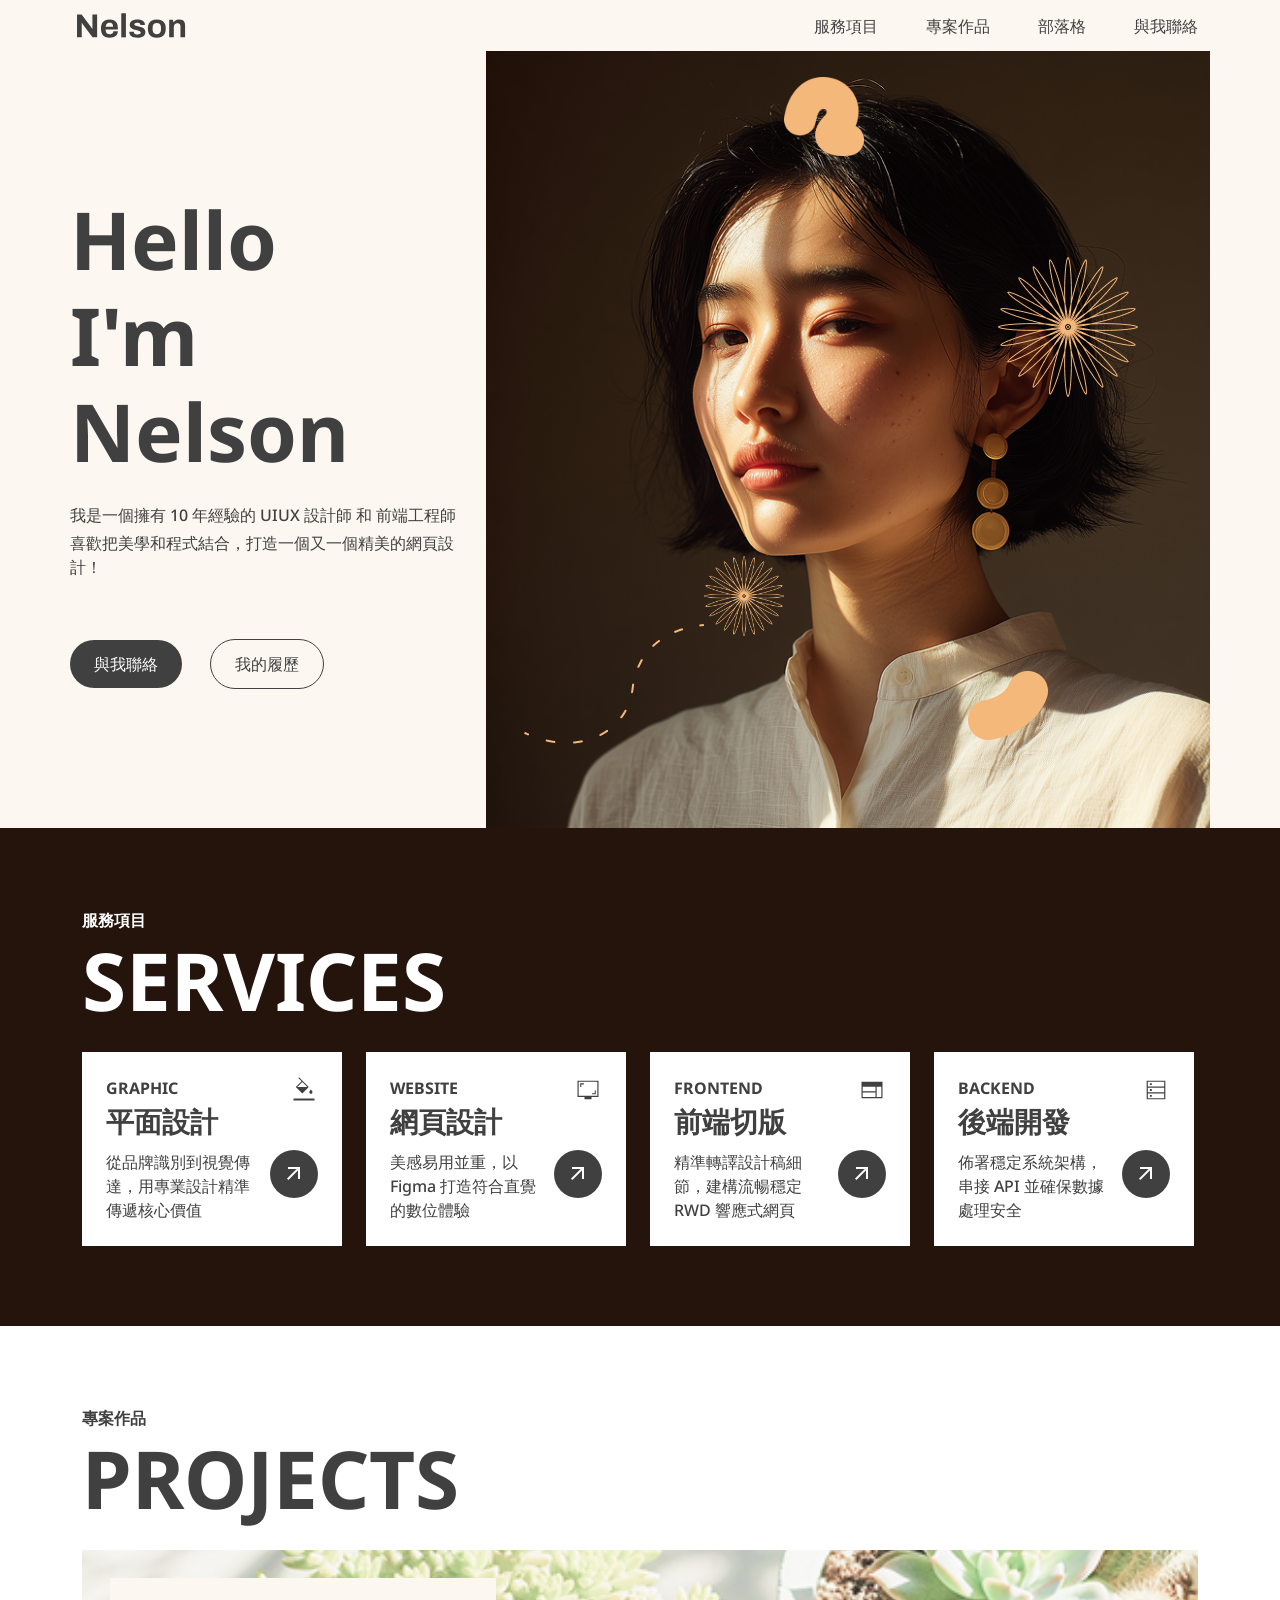
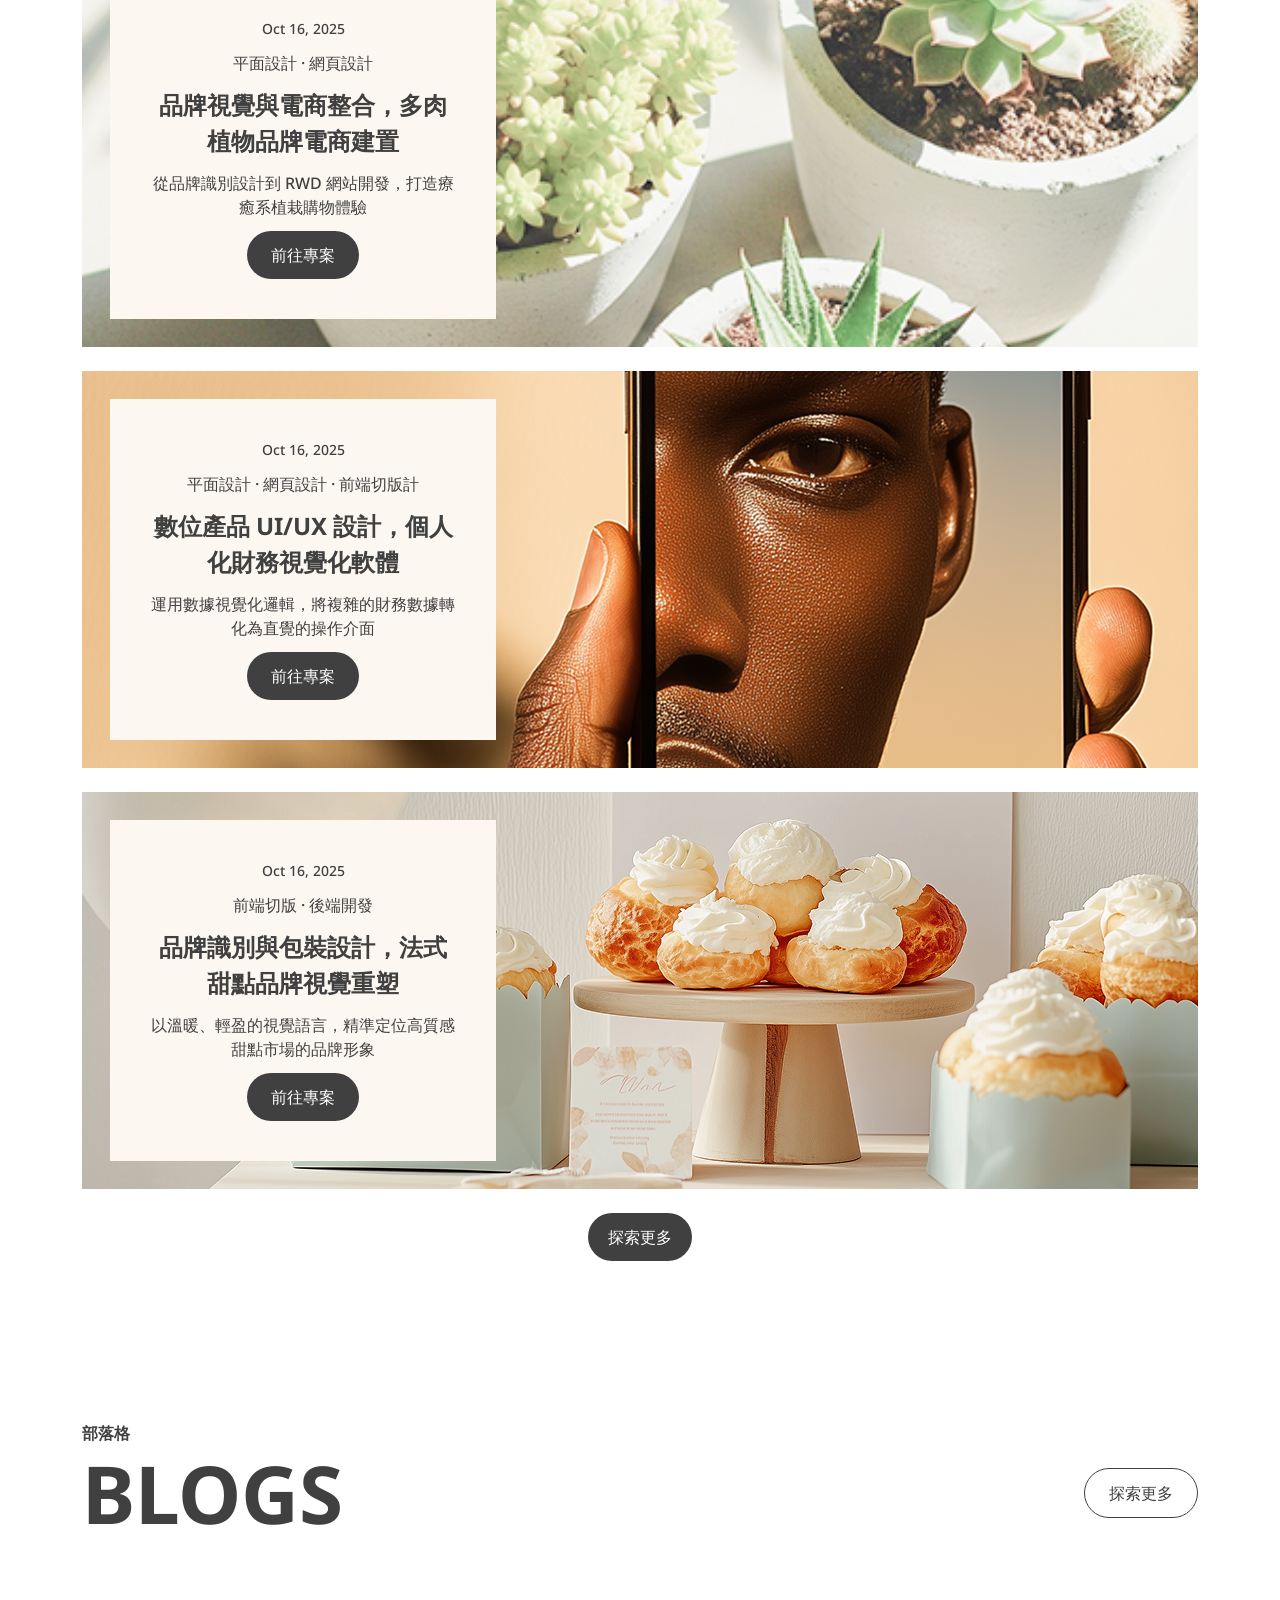
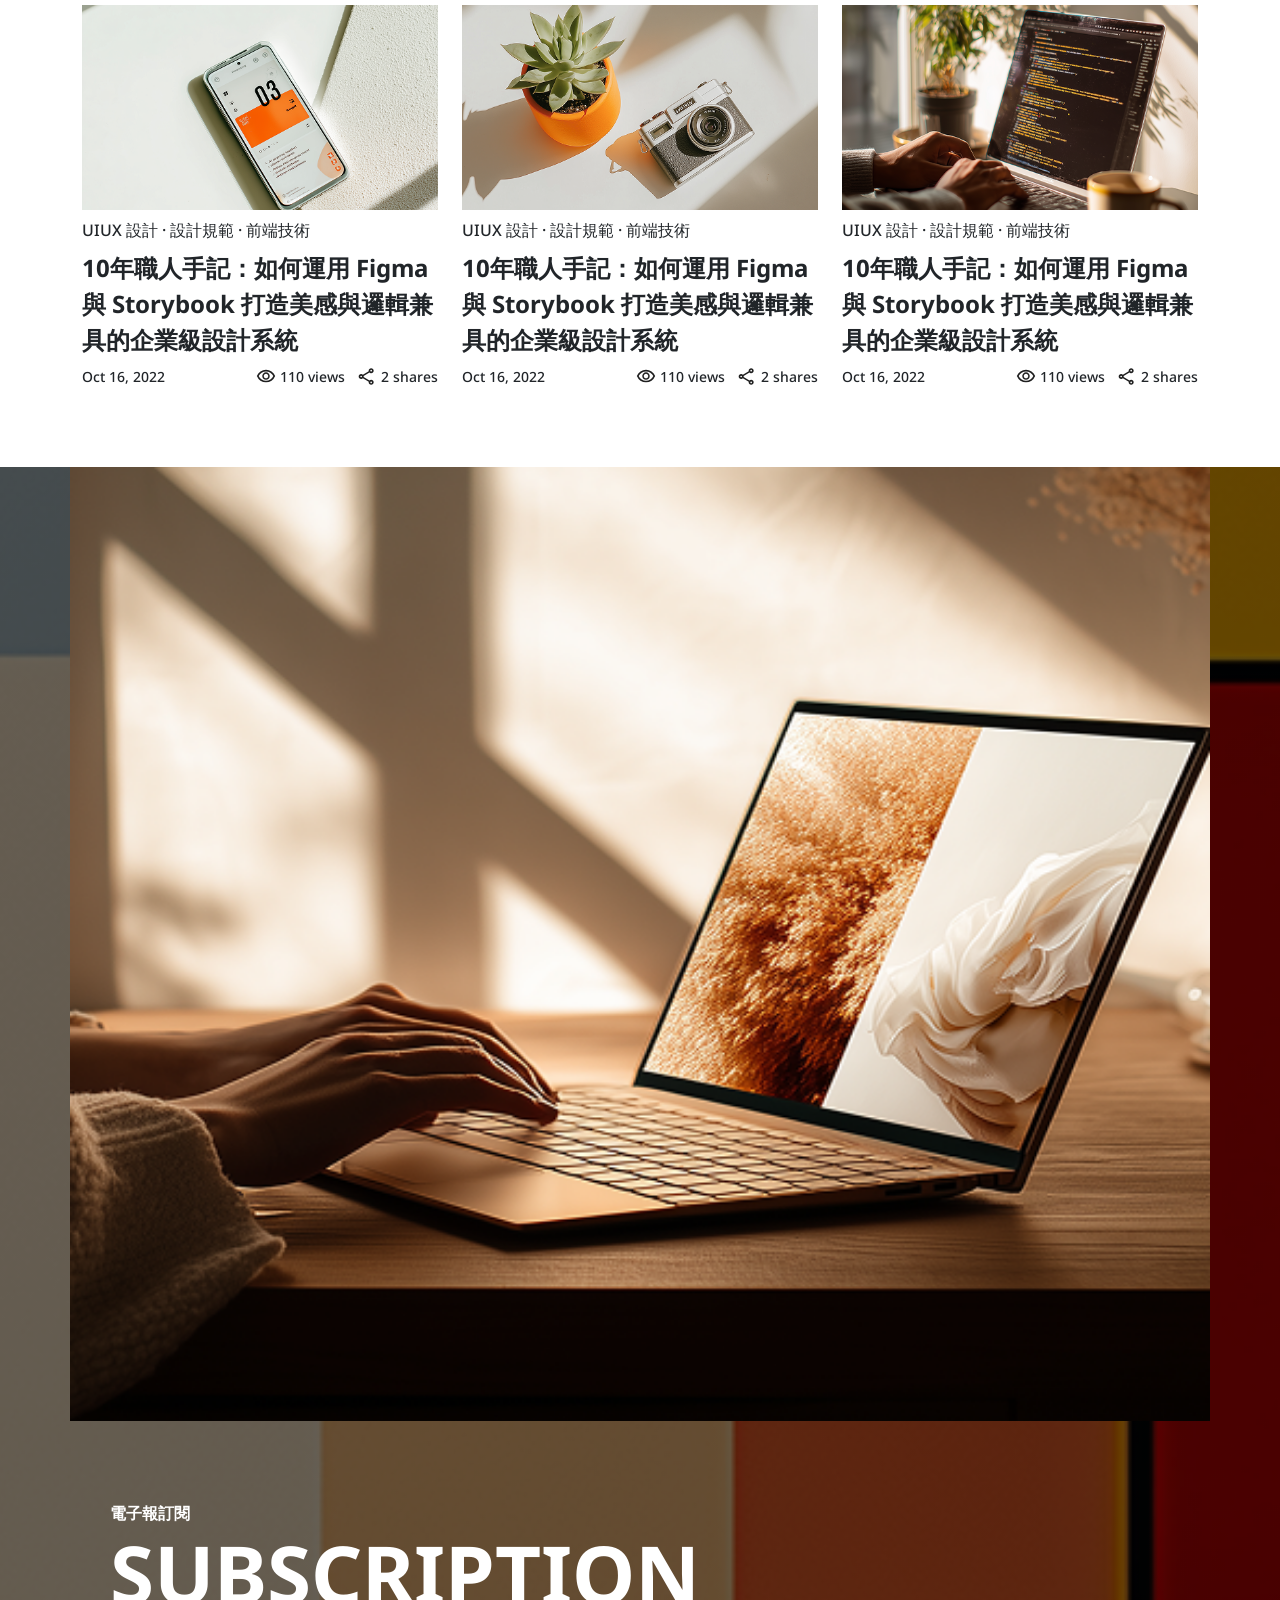
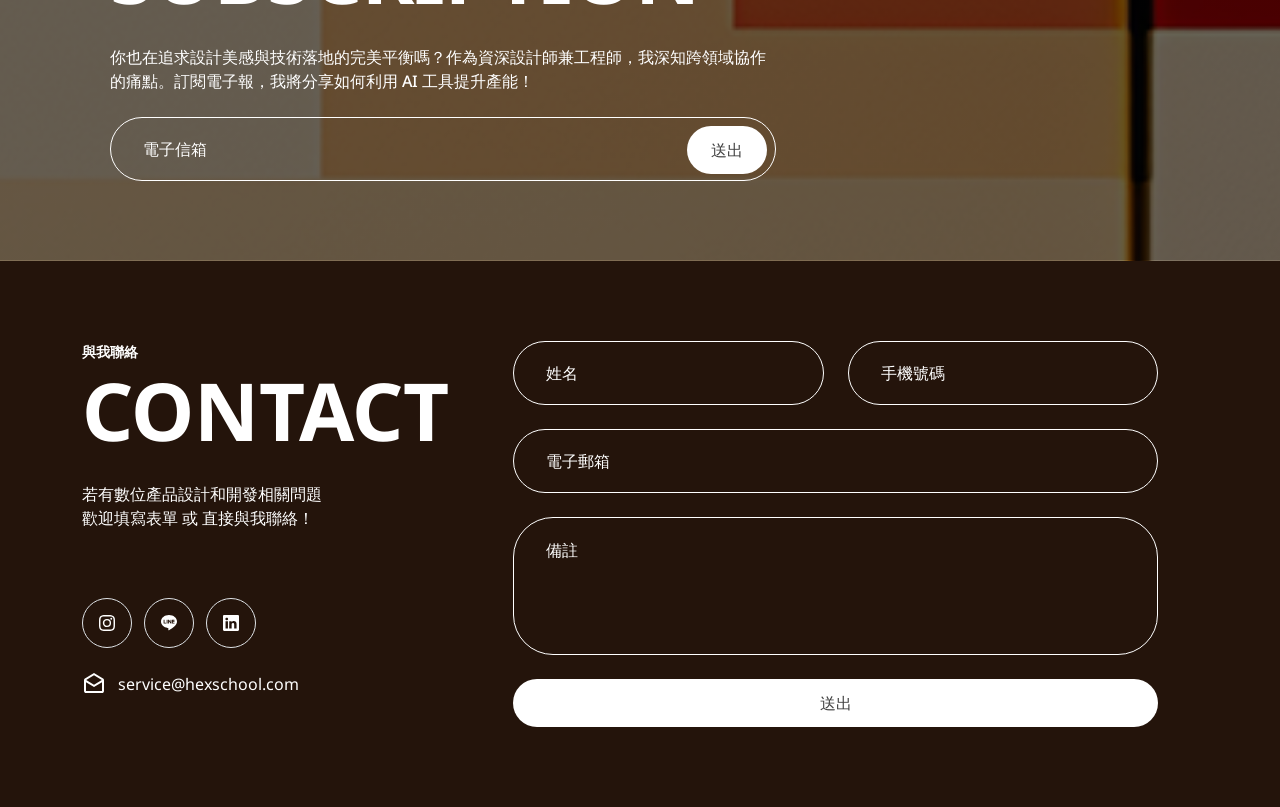
==== commit c923fbdb: "feat:新增 projects 區塊的背景圖斷點" ====
--- a/index.html
+++ b/index.html
@@ -328,7 +328,9 @@
           </div>
           <!-- projects 項目 -->
           <ul class="list-unstyled mb-3">
-            <li class="bg-e-commerce p-md-26 p-3 pt-36 mb-md-8 mb-6">
+            <li
+              class="bg-e-commerce bg-md-e-commerce p-md-26 p-3 pt-36 mb-md-8 mb-6"
+            >
               <!-- 說明、CTA -->
               <div class="p-md-25 p-8 bg-primary-50 max-md-w-386 text-center">
                 <!-- 說明 -->
@@ -369,7 +371,9 @@
                 </div>
               </div>
             </li>
-            <li class="bg-personal p-md-26 p-3 pt-36 mb-md-8 mb-6">
+            <li
+              class="bg-personal bg-md-personal p-md-26 p-3 pt-36 mb-md-8 mb-6"
+            >
               <!-- 說明、CTA -->
               <div class="p-md-25 p-8 bg-primary-50 max-md-w-386 text-center">
                 <!-- 說明 -->
@@ -410,7 +414,7 @@
                 </div>
               </div>
             </li>
-            <li class="bg-brand p-md-26 p-3 pt-36 mb-md-8 mb-6">
+            <li class="bg-brand bg-md-brand p-md-26 p-3 pt-36 mb-md-8 mb-6">
               <!-- 說明、CTA -->
               <div class="p-md-25 p-8 bg-primary-50 max-md-w-386 text-center">
                 <!-- 說明 -->
--- a/all.css
+++ b/all.css
@@ -153,15 +153,24 @@
 }
 
 .bg-e-commerce {
-  background: url(./img/project_1.png);
+  background: url(./img/project-card1-phone.png);
+  background-repeat: no-repeat;
+  background-position: center;
+  background-size: cover;
 }
 
 .bg-personal {
-  background: url(./img/project_2.png);
+  background: url(./img/project-card2-phone.png);
+  background-repeat: no-repeat;
+  background-position: center;
+  background-size: cover;
 }
 
 .bg-brand {
-  background: url(./img/project_3.png);
+  background: url(./img/project-card3-phone.png);
+  background-repeat: no-repeat;
+  background-position: center;
+  background-size: cover;
 }
 
 .bg-subscription {
@@ -742,6 +751,27 @@
   .max-md-h-48 {
     max-height: 48px;
   }
+
+  .bg-md-e-commerce {
+    background: url(./img/service_case_1.png);
+    background-repeat: no-repeat;
+    background-position: center;
+    background-size: cover;
+  }
+
+  .bg-md-personal {
+    background: url(./img/project_2.png);
+    background-repeat: no-repeat;
+    background-position: center;
+    background-size: cover;
+  }
+
+  .bg-md-brand {
+    background: url(./img/project_3.png);
+    background-repeat: no-repeat;
+    background-position: center;
+    background-size: cover;
+  }
 }
 
 /* 992px */
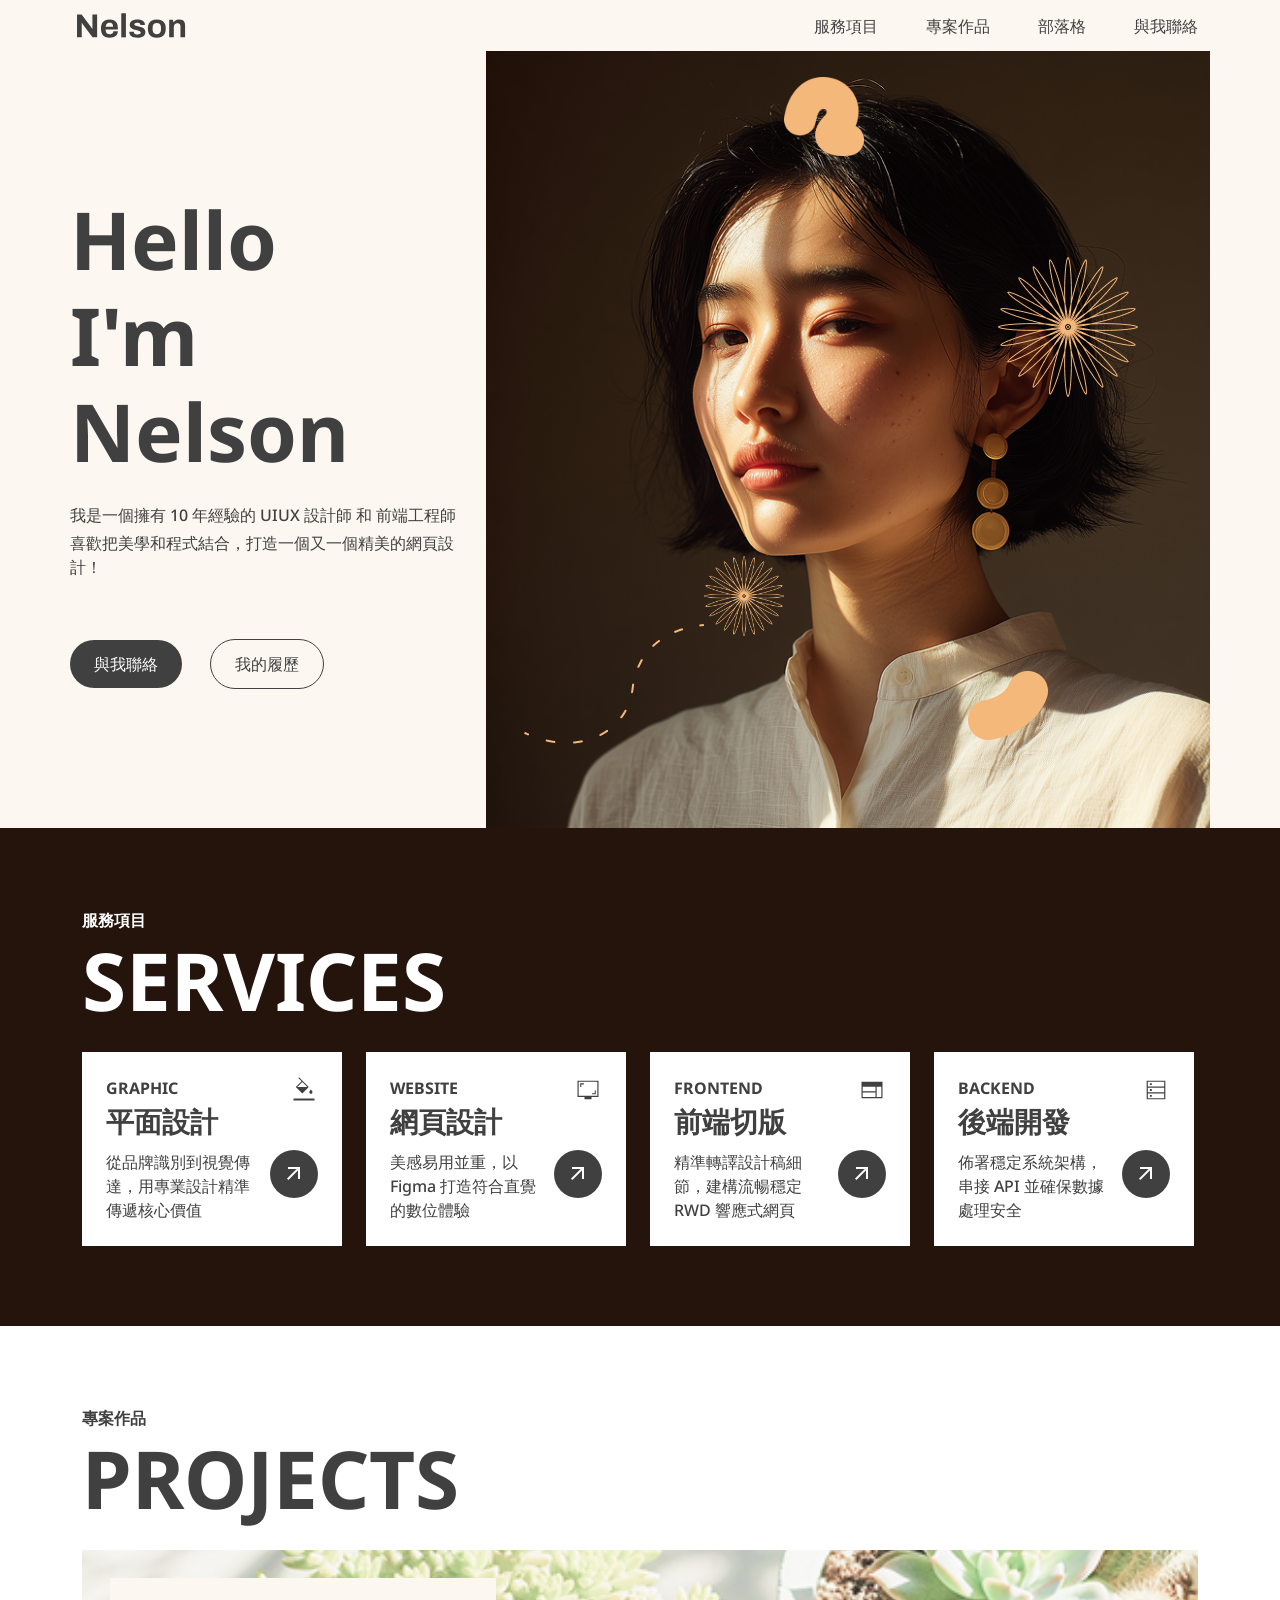
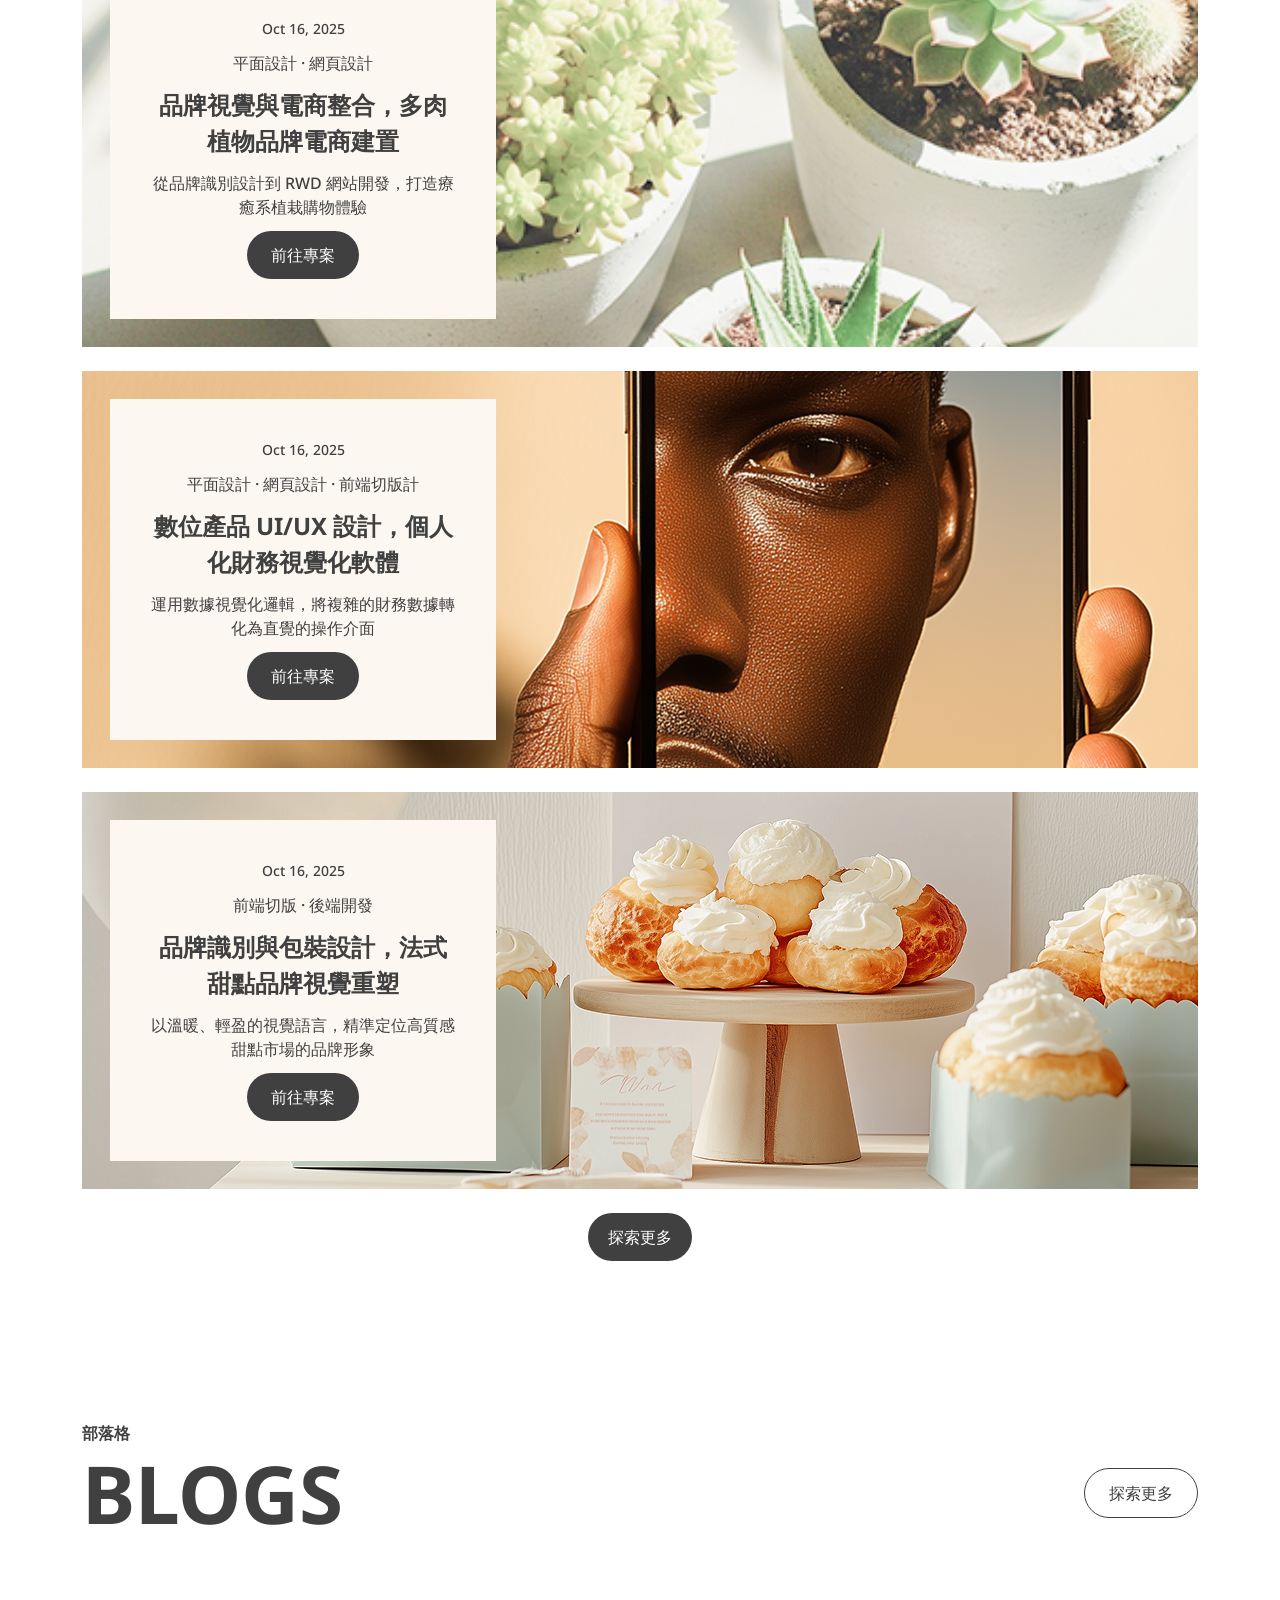
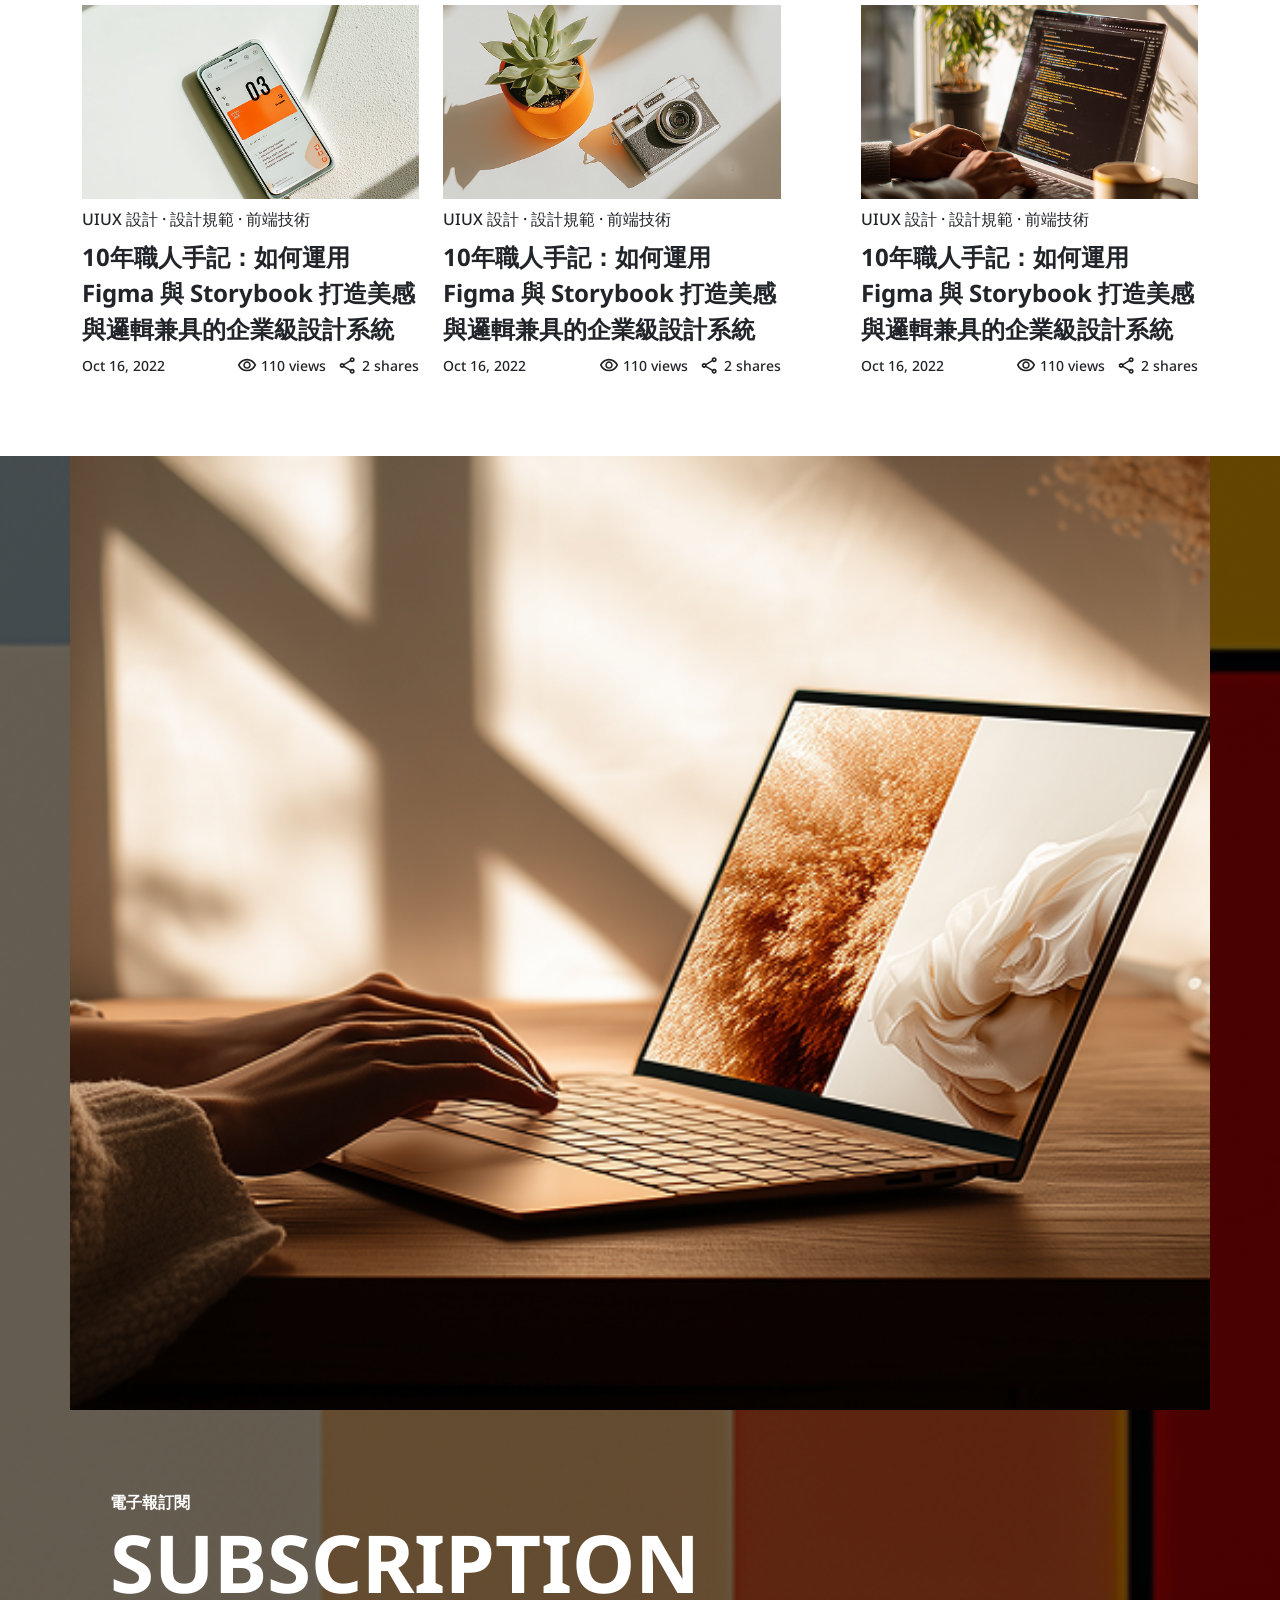
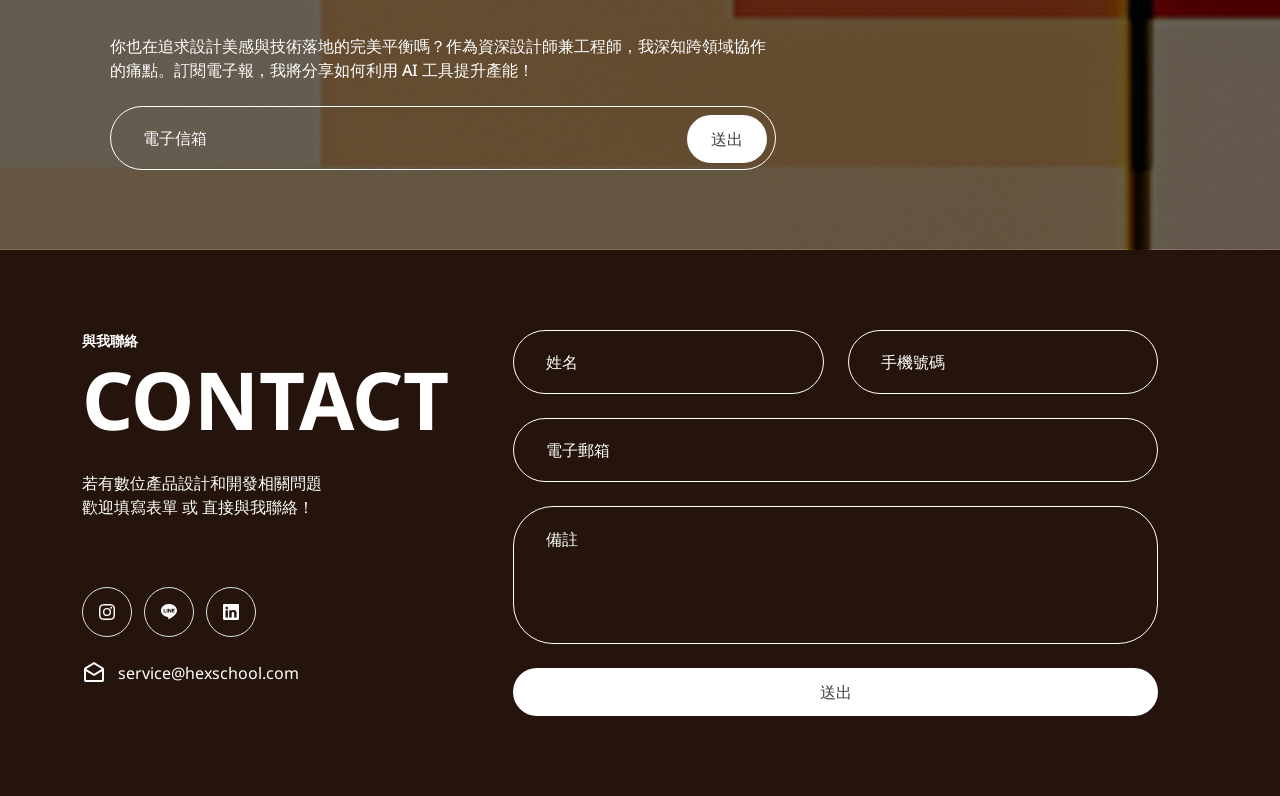
==== commit 5f3b56f1: "feat:新增網頁連結" ====
--- a/index.html
+++ b/index.html
@@ -35,7 +35,7 @@
         class="container px-sm-0 px-6 py-lg-6 py-2 d-flex justify-content-between align-items-center"
       >
         <!-- 品牌標誌 -->
-        <a class="max-w-110 max-lg-w-123" href="＃">
+        <a class="max-w-110 max-lg-w-123" href="index.html">
           <img src="./img/device-pc.svg" alt="品牌標誌" title="品牌標誌" />
         </a>
         <!-- 主選單 -->
@@ -46,7 +46,9 @@
             >
           </li>
           <li>
-            <a class="fs-xxx-smal fw-medium py-1 px-6 me-4 nav-btn" href="＃"
+            <a
+              class="fs-xxx-smal fw-medium py-1 px-6 me-4 nav-btn"
+              href="project.html"
               >專案作品</a
             >
           </li>
@@ -68,7 +70,7 @@
       </nav>
       <!-- hero -->
       <section
-        class="position-relative overflow-hidden px-sm-0 px-6 pb-4 pb-sm-0"
+        class="position-relative overflow-hidden px-sm-0 px-6 pb-4 pb-xl-0"
       >
         <!-- 插圖 -->
         <div class="position-absolute top-56 start-86 d-none">
@@ -153,6 +155,7 @@
           <!-- 圖片 -->
           <div class="mb-lg-0 mb-4">
             <img
+              class="mx-auto"
               src="./img/index_person.png"
               alt="Nelson照片"
               title="Nelson照片"
@@ -362,12 +365,13 @@
                 </div>
                 <!-- CTA -->
                 <div>
-                  <button
+                  <a
+                    href="project.html"
                     type="button"
                     class="btn btn-lg-normal btn-small btn-filled-neutral-700"
                   >
                     前往專案
-                  </button>
+                  </a>
                 </div>
               </div>
             </li>
@@ -405,12 +409,13 @@
                 </div>
                 <!-- CTA -->
                 <div>
-                  <button
+                  <a
+                    href="project.html"
                     type="button"
                     class="btn btn-lg-normal btn-small btn-filled-neutral-700"
                   >
                     前往專案
-                  </button>
+                  </a>
                 </div>
               </div>
             </li>
@@ -446,21 +451,26 @@
                 </div>
                 <!-- CTA -->
                 <div>
-                  <button
+                  <a
+                    href="project.html"
                     type="button"
                     class="btn btn-lg-normal btn-small btn-filled-neutral-700"
                   >
                     前往專案
-                  </button>
+                  </a>
                 </div>
               </div>
             </li>
           </ul>
           <!-- CAT -->
           <div class="text-center">
-            <button type="button" class="btn btn-small btn-filled-neutral-700">
+            <a
+              href="project.html"
+              type="button"
+              class="btn btn-small btn-filled-neutral-700"
+            >
               探索更多
-            </button>
+            </a>
           </div>
         </div>
       </section>
--- a/all.css
+++ b/all.css
@@ -101,6 +101,8 @@
   --spacing-34: 16.375rem; /* 262px */
   --spacing-35: 11.375rem; /* 182px */
   --spacing-36: 17.5rem; /* 280px */
+  --spacing-37: 6.875rem; /* 110px */
+  --spacing-38: 5.75rem; /* 92px */
 }
 
 /* 
@@ -173,6 +175,16 @@
   background-size: cover;
 }
 
+.bg-intergate {
+  background: url(./img/project_4.png);
+  background-repeat: no-repeat;
+  background-position: center;
+  background-size: cover;
+  background-repeat: no-repeat;
+  background-position: center;
+  background-size: cover;
+}
+
 .bg-subscription {
   background:
     linear-gradient(rgba(0, 0, 0, 0.6), rgba(0, 0, 0, 0.6)),
@@ -182,6 +194,15 @@
   background-size: cover;
 }
 
+.bg-project {
+  background:
+    linear-gradient(rgba(0, 0, 0, 0.4), rgba(0, 0, 0, 0.4)),
+    url(./img/project_banner_mobile.png);
+  background-repeat: no-repeat;
+  background-position: center;
+  background-size: cover;
+}
+
 /* =========================
    ####### font-size #######
    ========================= */
@@ -276,6 +297,12 @@
   padding-bottom: var(--spacing-9);
 }
 
+/* 24px */
+.py-8 {
+  padding-top: var(--spacing-8);
+  padding-bottom: var(--spacing-8);
+}
+
 /* 40px */
 .py-25 {
   padding-top: var(--spacing-25);
@@ -288,6 +315,18 @@
   padding-bottom: var(--spacing-24);
 }
 
+/* 110px */
+.py-37 {
+  padding-top: var(--spacing-37);
+  padding-bottom: var(--spacing-37);
+}
+
+/* 142px */
+.py-19 {
+  padding-top: var(--spacing-19);
+  padding-bottom: var(--spacing-19);
+}
+
 /* 12px */
 .px-6 {
   padding-left: var(--spacing-6);
@@ -300,6 +339,18 @@
   padding-right: var(--spacing-25);
 }
 
+/* 92px */
+.px-38 {
+  padding-left: var(--spacing-38);
+  padding-right: var(--spacing-38);
+}
+
+/* 110px */
+.px-37 {
+  padding-left: var(--spacing-37);
+  padding-right: var(--spacing-37);
+}
+
 .pe-27 {
   padding-left: var(--spacing-27);
 }
@@ -309,6 +360,16 @@
   padding-top: var(--spacing-36) !important;
 }
 
+/* 40px */
+.pb-25 {
+  padding-bottom: var(--spacing-25);
+}
+
+/* 80px */
+.pb-24 {
+  padding-bottom: var(--spacing-24) !important;
+}
+
 /* margin */
 
 /* 12px */
@@ -318,7 +379,7 @@
 
 /* 24px */
 .me-8 {
-  margin-right: var(--spacing-8);
+  margin-right: var(--spacing-24);
 }
 
 /* margin-bottom */
@@ -353,10 +414,28 @@
   margin-bottom: var(--spacing-28);
 }
 
-/* hover */
+/* 80px */
+.mb-24 {
+  margin-bottom: var(--spacing-24);
+}
+
+/* =========================
+   ####### hover #######
+   ========================= */
+
 .nav-btn:hover {
   color: var(--neutral-0);
   background: var(--neutral-700);
+}
+
+.projects-btn:hover {
+  color: var(--neutral-0);
+  background: var(--primary-900);
+}
+
+.projects-btn-active {
+  color: var(--neutral-0);
+  background: var(--primary-900);
 }
 
 /* =========================
@@ -676,6 +755,11 @@
     font-size: var(--xxx-small);
   }
 
+  /* 18px */
+  .fs-md-xx-small {
+    font-size: var(--xx-small);
+  }
+
   /* 24px */
   .fs-md-small {
     font-size: var(--small);
@@ -686,6 +770,11 @@
     font-size: var(--medium);
   }
 
+  /* 48px */
+  .fs-md-xx-large {
+    font-size: var(--xx-large);
+  }
+
   /* 80px */
   .fs-md-xxx-large {
     font-size: var(--xxx-large);
@@ -706,6 +795,12 @@
   /* 40px */
   .p-md-25 {
     padding: var(--spacing-25);
+  }
+
+  /* 12px */
+  .py-md-6 {
+    padding-top: var(--spacing-6) !important;
+    padding-bottom: var(--spacing-6) !important;
   }
 
   /* 80px */
@@ -714,6 +809,28 @@
     padding-bottom: var(--spacing-24);
   }
 
+  /* 110px */
+  .py-md-37 {
+    padding-top: var(--spacing-37);
+    padding-bottom: var(--spacing-37);
+  }
+
+  /* 110px */
+  .px-md-37 {
+    padding-left: var(--spacing-37);
+    padding-right: var(--spacing-37);
+  }
+
+  /* 92px */
+  .px-md-38 {
+    padding-left: var(--spacing-38);
+    padding-right: var(--spacing-38);
+  }
+
+  /* 80px */
+  .pb-md-24 {
+    padding-bottom: var(--spacing-24);
+  }
   /* 12px */
   .me-md-6 {
     margin-right: var(--spacing-6) !important;
@@ -752,6 +869,7 @@
     max-height: 48px;
   }
 
+  /* background */
   .bg-md-e-commerce {
     background: url(./img/service_case_1.png);
     background-repeat: no-repeat;
@@ -768,6 +886,15 @@
 
   .bg-md-brand {
     background: url(./img/project_3.png);
+    background-repeat: no-repeat;
+    background-position: center;
+    background-size: cover;
+  }
+
+  .bg-md-project {
+    background:
+      linear-gradient(rgba(0, 0, 0, 0.4), rgba(0, 0, 0, 0.4)),
+      url(./img/project_banner.png);
     background-repeat: no-repeat;
     background-position: center;
     background-size: cover;
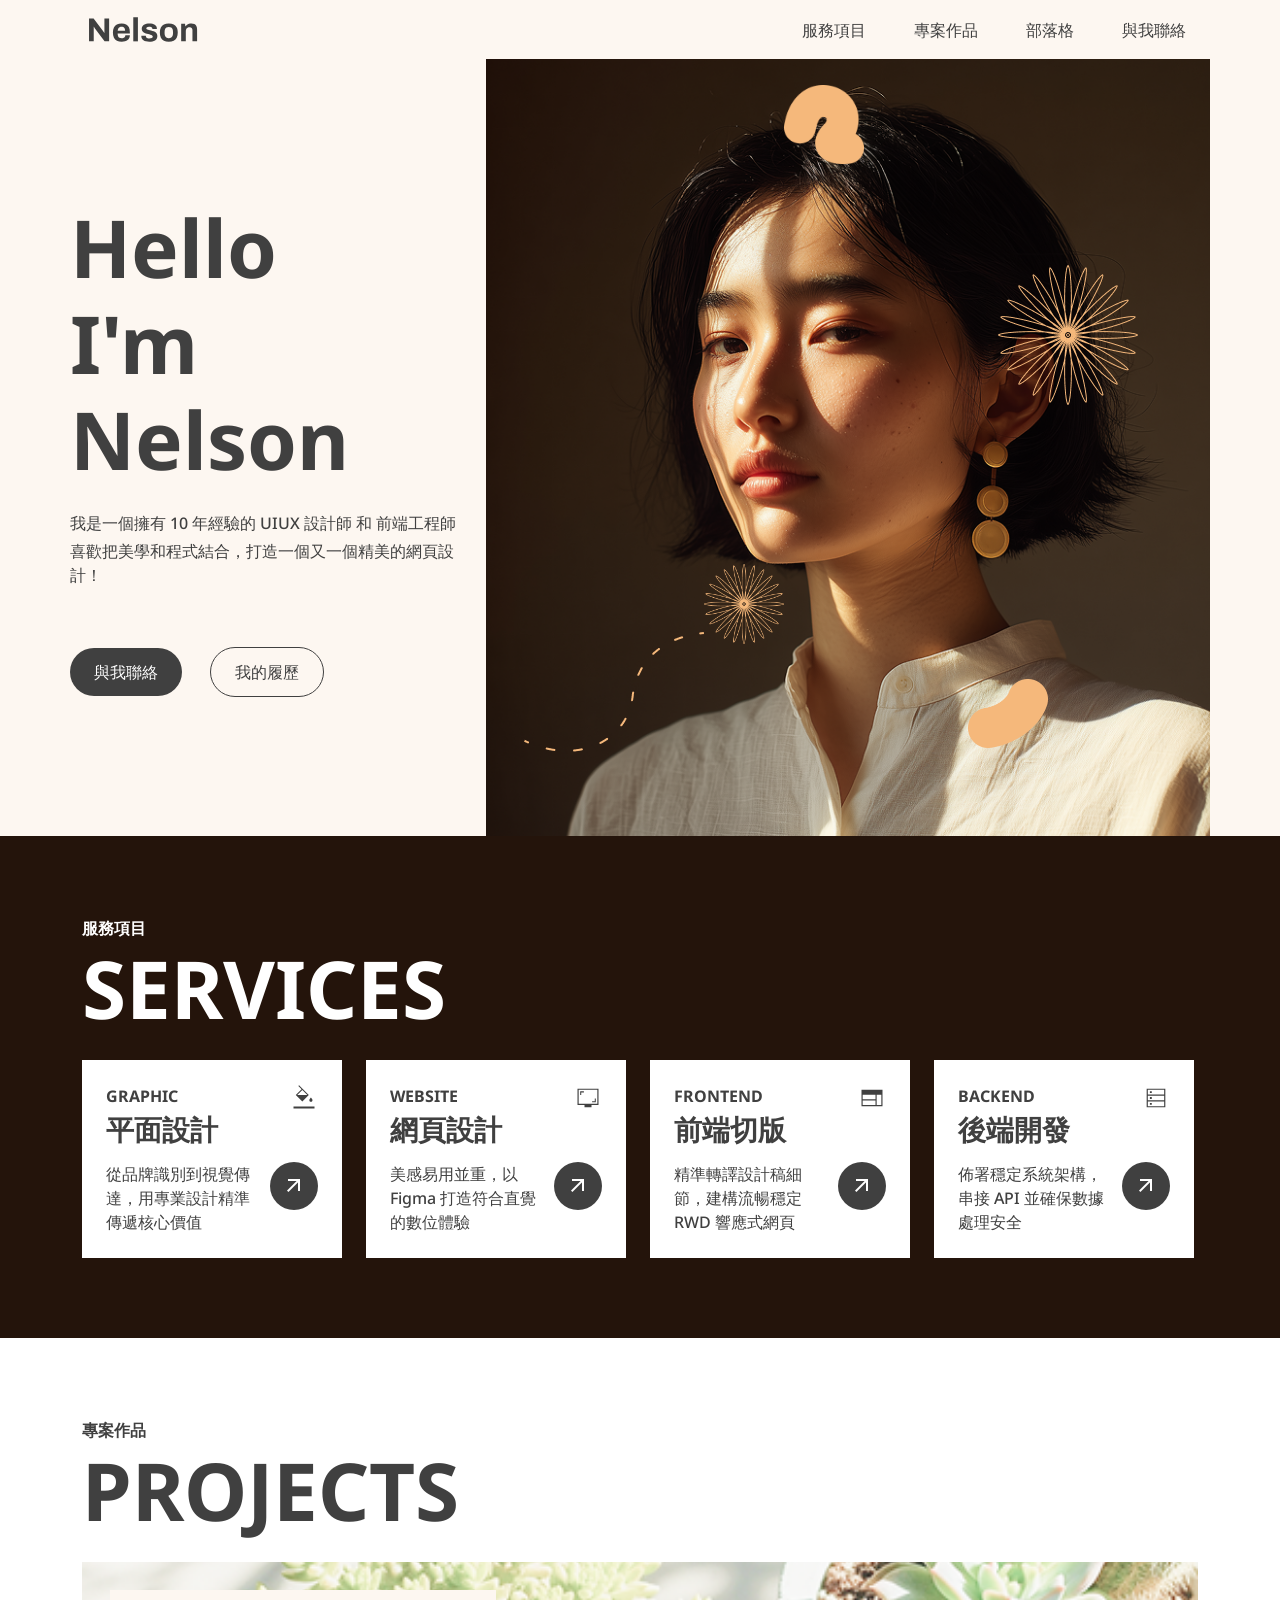
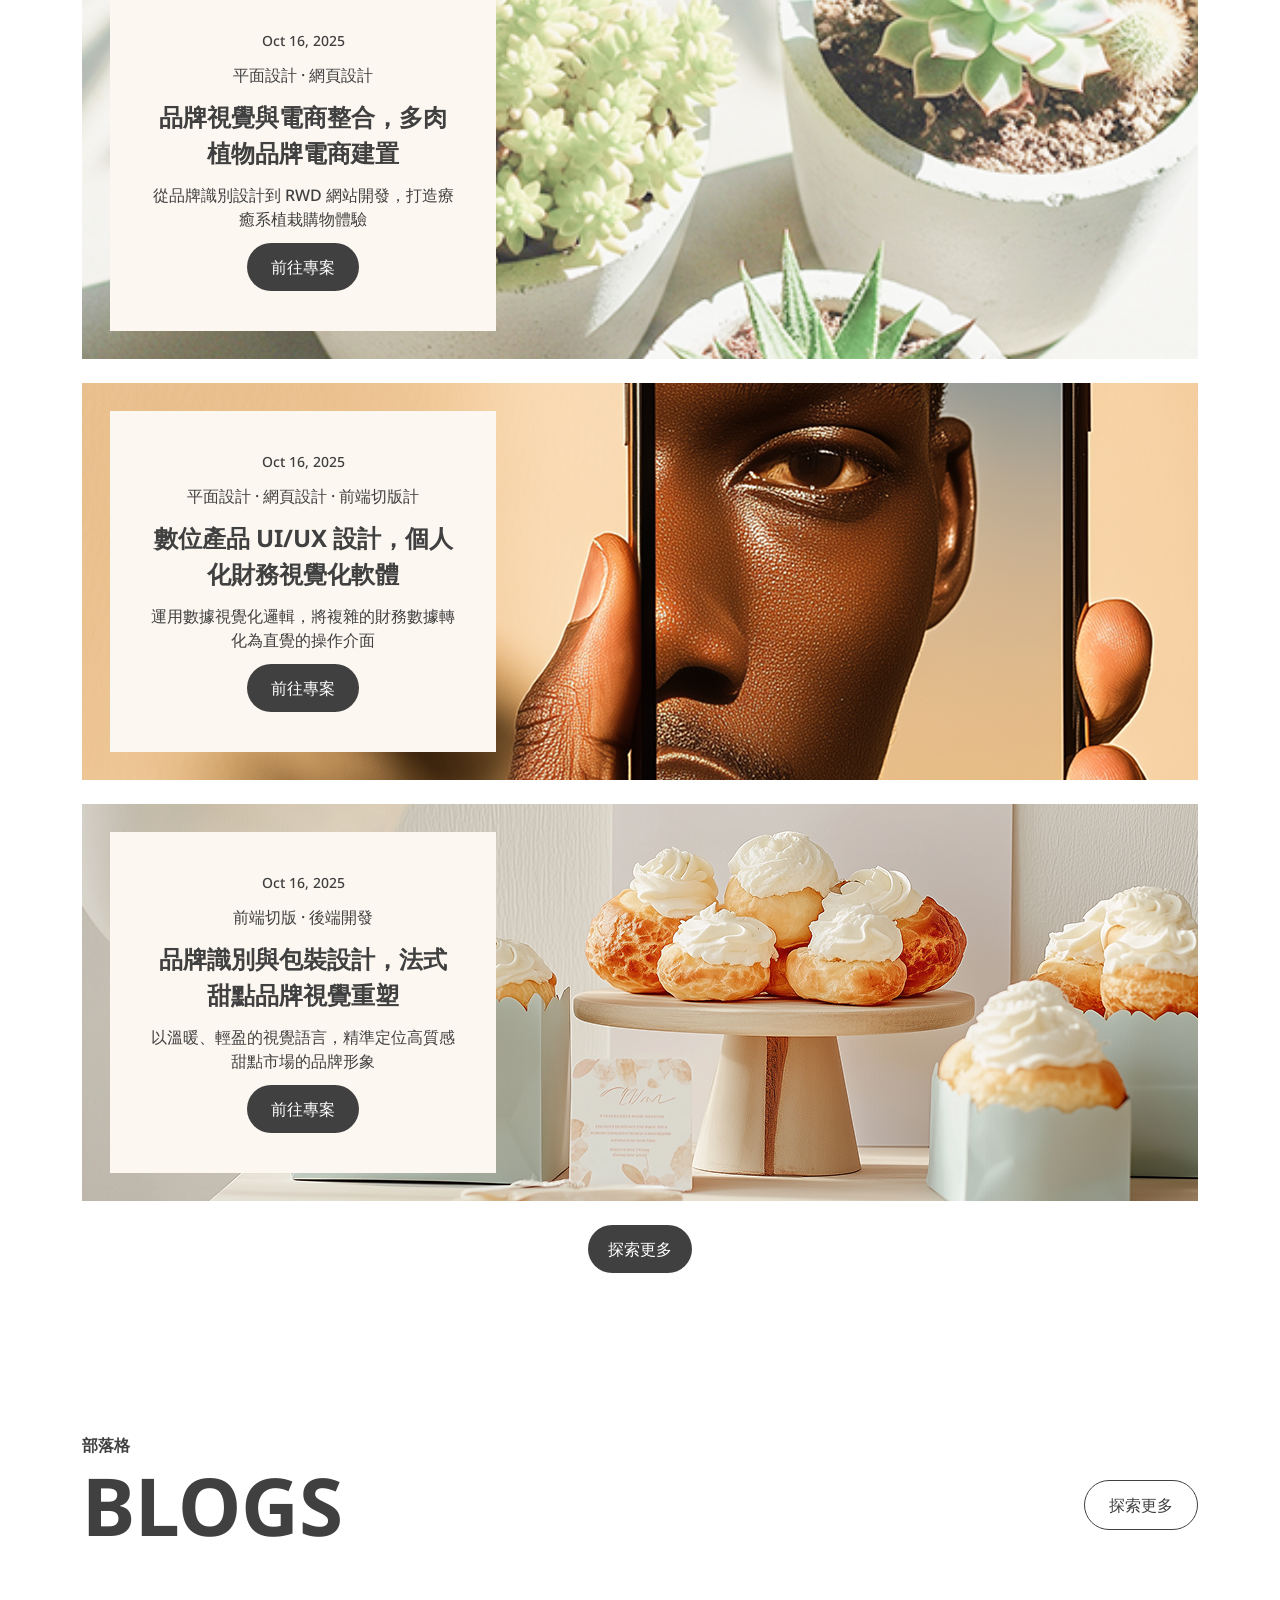
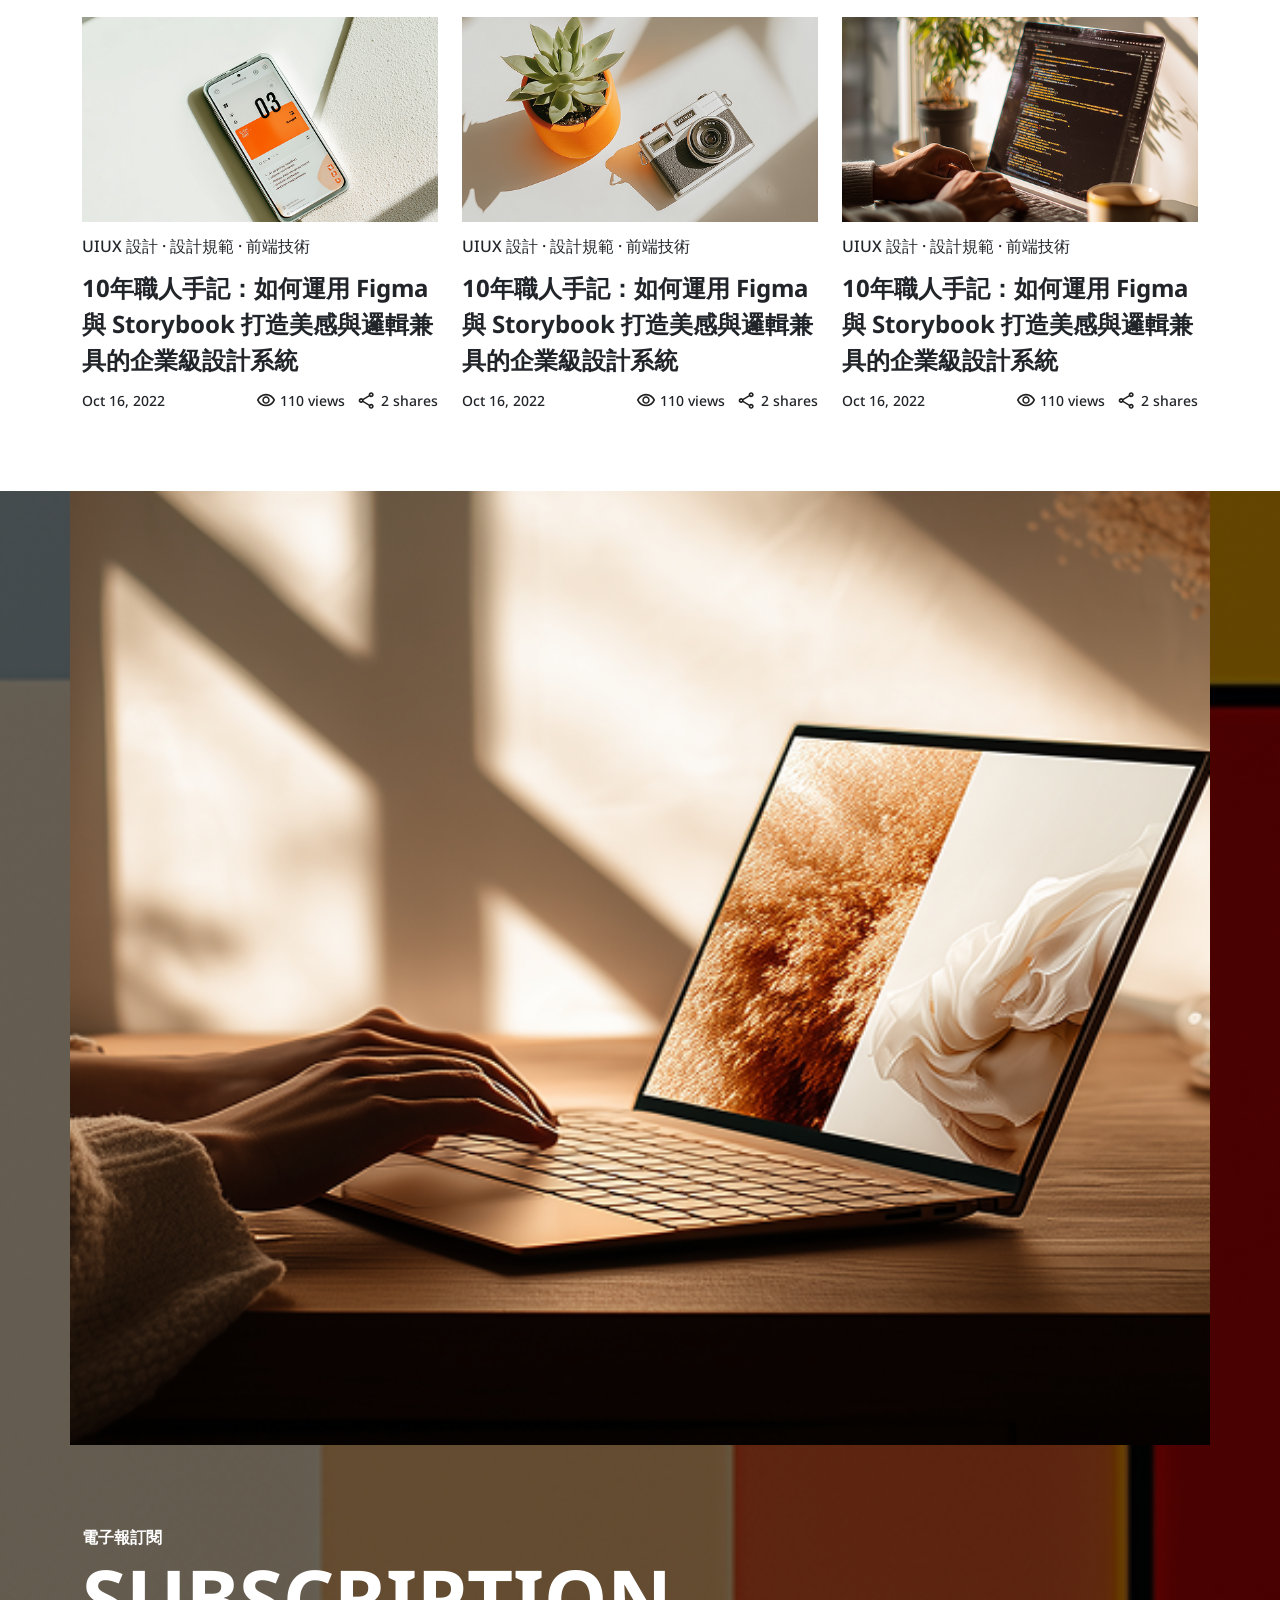
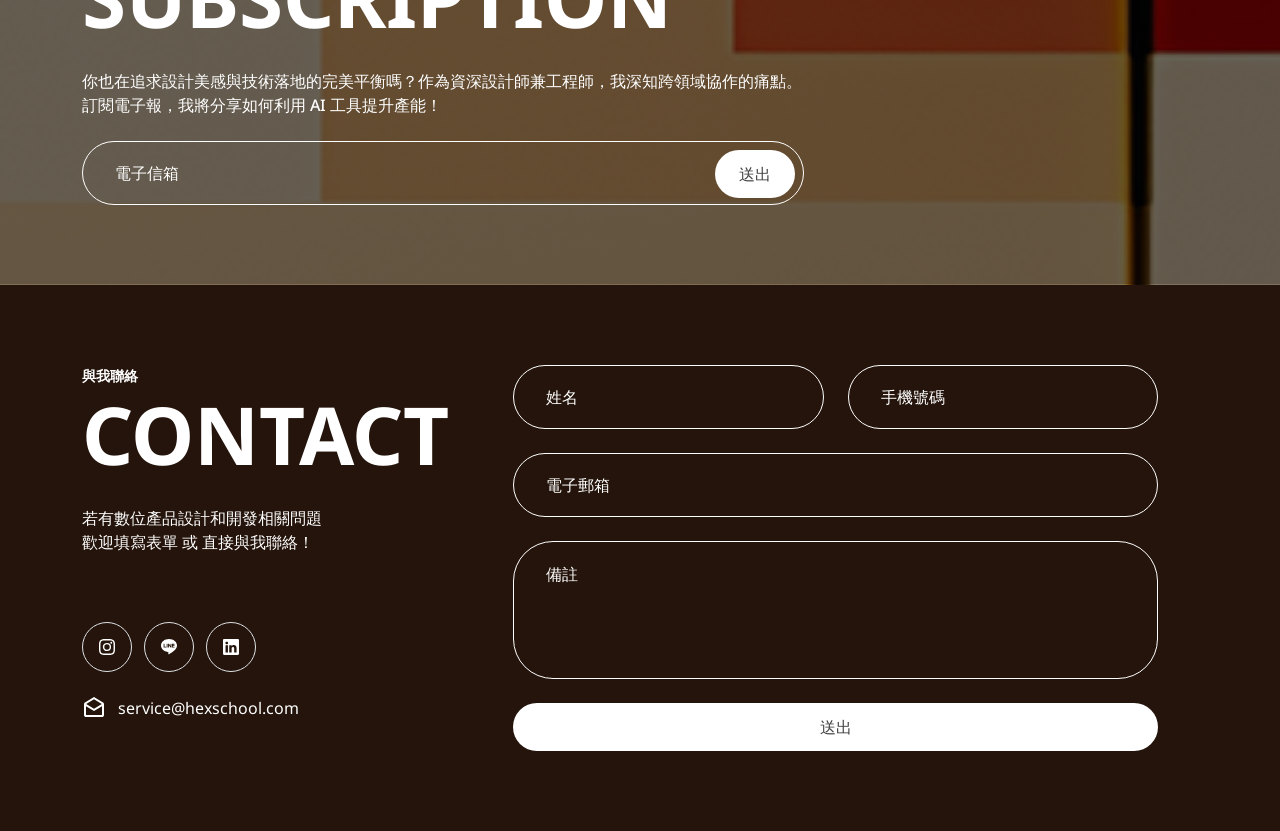
==== commit c160cfaa: "feat:新增網頁連結" ====
--- a/index.html
+++ b/index.html
@@ -41,7 +41,9 @@
         <!-- 主選單 -->
         <ul class="list-unstyled align-items-center d-none d-lg-flex">
           <li>
-            <a class="fs-xxx-smal fw-medium py-1 px-6 me-4 nav-btn" href="＃"
+            <a
+              class="fs-xxx-smal fw-medium py-1 px-6 me-4 nav-btn"
+              href="service.html"
               >服務項目</a
             >
           </li>
@@ -53,12 +55,14 @@
             >
           </li>
           <li>
-            <a class="fs-xxx-smal fw-medium py-1 px-6 me-4 nav-btn" href="＃"
+            <a
+              class="fs-xxx-smal fw-medium py-1 px-6 me-4 nav-btn"
+              href="blog.html"
               >部落格</a
             >
           </li>
           <li>
-            <a class="fs-xxx-smal fw-medium py-1 px-6 nav-btn" href="＃"
+            <a class="fs-xxx-smal fw-medium py-1 px-6 nav-btn" href="#contact"
               >與我聯絡</a
             >
           </li>
@@ -138,12 +142,12 @@
             </div>
             <!-- CTA -->
             <div>
-              <button
-                type="button"
+              <a
                 class="btn btn-lg-normal btn-small btn-filled-neutral-700 fs-xxxx-small fs-lg-xxx-small me-lg-4 me-6"
+                href="mailto:joseph_kyuu@gmail.com"
               >
                 與我聯絡
-              </button>
+              </a>
               <button
                 type="button"
                 class="btn btn-lg-normal btn-small btn-outline-neutral-700 fs-xxxx-small fs-lg-xxx-small"
@@ -207,7 +211,7 @@
                 </p>
                 <a
                   class="btn-icon-normal btn-icon-filled-neutral-700 max-md-h-48 max-md-w-48 max-w-44 max-h-44 d-flex justify-content-center align-items-center"
-                  href="#"
+                  href="service.html"
                 >
                   <span class="material-symbols-outlined"> arrow_outward </span>
                 </a>
@@ -240,7 +244,7 @@
                 </p>
                 <a
                   class="btn-icon-normal btn-icon-filled-neutral-700 max-md-h-48 max-md-w-48 max-w-44 max-h-44 d-flex justify-content-center align-items-center"
-                  href="#"
+                  href="service.html"
                 >
                   <span class="material-symbols-outlined"> arrow_outward </span>
                 </a>
@@ -273,7 +277,7 @@
                 </p>
                 <a
                   class="btn-icon-normal btn-icon-filled-neutral-700 max-md-h-48 max-md-w-48 max-w-44 max-h-44 d-flex justify-content-center align-items-center"
-                  href="#"
+                  href="service.html"
                 >
                   <span class="material-symbols-outlined"> arrow_outward </span>
                 </a>
@@ -306,7 +310,7 @@
                 </p>
                 <a
                   class="btn-icon-normal btn-icon-filled-neutral-700 max-md-h-48 max-md-w-48 max-w-44 max-h-44 d-flex justify-content-center align-items-center"
-                  href="#"
+                  href="service.html"
                 >
                   <span class="material-symbols-outlined"> arrow_outward </span>
                 </a>
@@ -494,186 +498,199 @@
             </div>
             <!-- CAT -->
             <div>
-              <button
+              <a
                 type="button"
                 class="btn btn-lg-normal btn-small btn-outline-neutral-700"
+                href="blog.html"
               >
                 探索更多
-              </button>
+              </a>
             </div>
           </div>
           <!-- 文章列表 -->
           <ul class="list-unstyled d-flex overflow-auto no-scrollbar">
             <li class="me-md-8 me-6 min-w-260">
-              <div class="card border-0">
-                <!-- 圖片 -->
-                <div class="mb-lg-6 mb-2">
-                  <img
-                    src="./img/blog_2.png"
-                    class=""
-                    alt="文章圖片"
-                    title="文章圖片"
-                  />
-                </div>
-                <!-- 標籤、說明、其他資訊 -->
-                <div class="card-body p-0">
-                  <!-- 標籤  -->
+              <a href="article.html">
+                <div class="card border-0">
+                  <!-- 圖片 -->
                   <div class="mb-lg-6 mb-2">
-                    <h3 class="fs-lg-xxx-small fs-xxxx-small fw-medium lh-1p5">
-                      UIUX 設計 · 設計規範 · 前端技術
-                    </h3>
-                  </div>
-                  <!-- 說明 -->
-                  <div class="mb-lg-6 mb-2">
-                    <h3
-                      class="card-title fs-lg-small fs-x-small fw-bold lh-1p5"
-                    >
-                      10年職人手記：如何運用 Figma 與 Storybook
-                      打造美感與邏輯兼具的企業級設計系統
-                    </h3>
-                  </div>
-                  <!-- 其他資訊 -->
-                  <p class="card-text d-flex justify-content-between">
-                    <time class="fw-medium fs-xxxx-small">Oct 16, 2022</time>
-                    <span
-                      class="fw-medium fs-lg-xxxx-small fs-xxxxx-small d-flex"
-                    >
-                      <span class="d-flex me-6">
-                        <img
-                          class="max-w-20 me-1"
-                          src="./img/visibility_24dp_1F1F1F_FILL0_wght400_GRAD0_opsz24.svg"
-                          alt="觀看標誌"
-                          title="觀看標誌"
-                        />
-                        <span>110 views</span>
+                    <img
+                      src="./img/blog_2.png"
+                      class=""
+                      alt="文章圖片"
+                      title="文章圖片"
+                    />
+                  </div>
+                  <!-- 標籤、說明、其他資訊 -->
+                  <div class="card-body p-0">
+                    <!-- 標籤  -->
+                    <div class="mb-lg-6 mb-2">
+                      <h3
+                        class="fs-lg-xxx-small fs-xxxx-small fw-medium lh-1p5"
+                      >
+                        UIUX 設計 · 設計規範 · 前端技術
+                      </h3>
+                    </div>
+                    <!-- 說明 -->
+                    <div class="mb-lg-6 mb-2">
+                      <h3
+                        class="card-title fs-lg-small fs-x-small fw-bold lh-1p5"
+                      >
+                        10年職人手記：如何運用 Figma 與 Storybook
+                        打造美感與邏輯兼具的企業級設計系統
+                      </h3>
+                    </div>
+                    <!-- 其他資訊 -->
+                    <p class="card-text d-flex justify-content-between">
+                      <time class="fw-medium fs-xxxx-small">Oct 16, 2022</time>
+                      <span
+                        class="fw-medium fs-lg-xxxx-small fs-xxxxx-small d-flex"
+                      >
+                        <span class="d-flex me-6">
+                          <img
+                            class="max-w-20 me-1"
+                            src="./img/visibility_24dp_1F1F1F_FILL0_wght400_GRAD0_opsz24.svg"
+                            alt="觀看標誌"
+                            title="觀看標誌"
+                          />
+                          <span>110 views</span>
+                        </span>
+                        <span class="d-flex">
+                          <img
+                            class="max-w-20 me-1"
+                            src="./img/share_24dp_1F1F1F_FILL0_wght400_GRAD0_opsz24.svg"
+                            alt="分享標誌"
+                            title="分享標誌"
+                          />
+                          <span>2 shares</span>
+                        </span>
                       </span>
-                      <span class="d-flex">
-                        <img
-                          class="max-w-20 me-1"
-                          src="./img/share_24dp_1F1F1F_FILL0_wght400_GRAD0_opsz24.svg"
-                          alt="分享標誌"
-                          title="分享標誌"
-                        />
-                        <span>2 shares</span>
-                      </span>
-                    </span>
-                  </p>
-                </div>
-              </div>
+                    </p>
+                  </div>
+                </div>
+              </a>
             </li>
             <li class="me-8 min-w-260">
-              <div class="card border-0">
-                <!-- 圖片 -->
-                <div class="mb-lg-6 mb-2">
-                  <img
-                    src="./img/blog_3.png"
-                    class=""
-                    alt="文章圖片"
-                    title="文章圖片"
-                  />
-                </div>
-                <!-- 標籤、說明、其他資訊 -->
-                <div class="card-body p-0">
-                  <!-- 標籤  -->
+              <a href="article.html">
+                <div class="card border-0">
+                  <!-- 圖片 -->
                   <div class="mb-lg-6 mb-2">
-                    <h3 class="fs-lg-xxx-small fs-xxxx-small fw-medium lh-1p5">
-                      UIUX 設計 · 設計規範 · 前端技術
-                    </h3>
-                  </div>
-                  <!-- 說明 -->
-                  <div class="mb-lg-6 mb-2">
-                    <h3
-                      class="card-title fs-lg-small fs-x-small fw-bold lh-1p5"
-                    >
-                      10年職人手記：如何運用 Figma 與 Storybook
-                      打造美感與邏輯兼具的企業級設計系統
-                    </h3>
-                  </div>
-                  <!-- 其他資訊 -->
-                  <p class="card-text d-flex justify-content-between">
-                    <time class="fw-medium fs-xxxx-small">Oct 16, 2022</time>
-                    <span
-                      class="fw-medium fs-lg-xxxx-small fs-xxxxx-small d-flex"
-                    >
-                      <span class="d-flex me-6">
-                        <img
-                          class="max-w-20 me-1"
-                          src="./img/visibility_24dp_1F1F1F_FILL0_wght400_GRAD0_opsz24.svg"
-                          alt="觀看標誌"
-                          title="觀看標誌"
-                        />
-                        <span>110 views</span>
+                    <img
+                      src="./img/blog_3.png"
+                      class=""
+                      alt="文章圖片"
+                      title="文章圖片"
+                    />
+                  </div>
+                  <!-- 標籤、說明、其他資訊 -->
+                  <div class="card-body p-0">
+                    <!-- 標籤  -->
+                    <div class="mb-lg-6 mb-2">
+                      <h3
+                        class="fs-lg-xxx-small fs-xxxx-small fw-medium lh-1p5"
+                      >
+                        UIUX 設計 · 設計規範 · 前端技術
+                      </h3>
+                    </div>
+                    <!-- 說明 -->
+                    <div class="mb-lg-6 mb-2">
+                      <h3
+                        class="card-title fs-lg-small fs-x-small fw-bold lh-1p5"
+                      >
+                        10年職人手記：如何運用 Figma 與 Storybook
+                        打造美感與邏輯兼具的企業級設計系統
+                      </h3>
+                    </div>
+                    <!-- 其他資訊 -->
+                    <p class="card-text d-flex justify-content-between">
+                      <time class="fw-medium fs-xxxx-small">Oct 16, 2022</time>
+                      <span
+                        class="fw-medium fs-lg-xxxx-small fs-xxxxx-small d-flex"
+                      >
+                        <span class="d-flex me-6">
+                          <img
+                            class="max-w-20 me-1"
+                            src="./img/visibility_24dp_1F1F1F_FILL0_wght400_GRAD0_opsz24.svg"
+                            alt="觀看標誌"
+                            title="觀看標誌"
+                          />
+                          <span>110 views</span>
+                        </span>
+                        <span class="d-flex">
+                          <img
+                            class="max-w-20 me-1"
+                            src="./img/share_24dp_1F1F1F_FILL0_wght400_GRAD0_opsz24.svg"
+                            alt="分享標誌"
+                            title="分享標誌"
+                          />
+                          <span>2 shares</span>
+                        </span>
                       </span>
-                      <span class="d-flex">
-                        <img
-                          class="max-w-20 me-1"
-                          src="./img/share_24dp_1F1F1F_FILL0_wght400_GRAD0_opsz24.svg"
-                          alt="分享標誌"
-                          title="分享標誌"
-                        />
-                        <span>2 shares</span>
-                      </span>
-                    </span>
-                  </p>
-                </div>
-              </div>
+                    </p>
+                  </div>
+                </div>
+              </a>
             </li>
             <li class="min-w-260">
-              <div class="card border-0">
-                <!-- 圖片 -->
-                <div class="mb-lg-6 mb-2">
-                  <img
-                    src="./img/blog_5.png"
-                    class=""
-                    alt="文章圖片"
-                    title="文章圖片"
-                  />
-                </div>
-                <!-- 標籤、說明、其他資訊 -->
-                <div class="card-body p-0">
-                  <!-- 標籤  -->
+              <a href="article.html">
+                <div class="card border-0">
+                  <!-- 圖片 -->
                   <div class="mb-lg-6 mb-2">
-                    <h3 class="fs-lg-xxx-small fs-xxxx-small fw-medium lh-1p5">
-                      UIUX 設計 · 設計規範 · 前端技術
-                    </h3>
-                  </div>
-                  <!-- 說明 -->
-                  <div class="mb-lg-6 mb-2">
-                    <h3
-                      class="card-title fs-lg-small fs-x-small fw-bold lh-1p5"
-                    >
-                      10年職人手記：如何運用 Figma 與 Storybook
-                      打造美感與邏輯兼具的企業級設計系統
-                    </h3>
-                  </div>
-                  <!-- 其他資訊 -->
-                  <p class="card-text d-flex justify-content-between">
-                    <time class="fw-medium fs-xxxx-small">Oct 16, 2022</time>
-                    <span
-                      class="fw-medium fs-lg-xxxx-small fs-xxxxx-small d-flex"
-                    >
-                      <span class="d-flex me-6">
-                        <img
-                          class="max-w-20 me-1"
-                          src="./img/visibility_24dp_1F1F1F_FILL0_wght400_GRAD0_opsz24.svg"
-                          alt="觀看標誌"
-                          title="觀看標誌"
-                        />
-                        <span>110 views</span>
+                    <img
+                      src="./img/blog_5.png"
+                      class=""
+                      alt="文章圖片"
+                      title="文章圖片"
+                    />
+                  </div>
+                  <!-- 標籤、說明、其他資訊 -->
+                  <div class="card-body p-0">
+                    <!-- 標籤  -->
+                    <div class="mb-lg-6 mb-2">
+                      <h3
+                        class="fs-lg-xxx-small fs-xxxx-small fw-medium lh-1p5"
+                      >
+                        UIUX 設計 · 設計規範 · 前端技術
+                      </h3>
+                    </div>
+                    <!-- 說明 -->
+                    <div class="mb-lg-6 mb-2">
+                      <h3
+                        class="card-title fs-lg-small fs-x-small fw-bold lh-1p5"
+                      >
+                        10年職人手記：如何運用 Figma 與 Storybook
+                        打造美感與邏輯兼具的企業級設計系統
+                      </h3>
+                    </div>
+                    <!-- 其他資訊 -->
+                    <p class="card-text d-flex justify-content-between">
+                      <time class="fw-medium fs-xxxx-small">Oct 16, 2022</time>
+                      <span
+                        class="fw-medium fs-lg-xxxx-small fs-xxxxx-small d-flex"
+                      >
+                        <span class="d-flex me-6">
+                          <img
+                            class="max-w-20 me-1"
+                            src="./img/visibility_24dp_1F1F1F_FILL0_wght400_GRAD0_opsz24.svg"
+                            alt="觀看標誌"
+                            title="觀看標誌"
+                          />
+                          <span>110 views</span>
+                        </span>
+                        <span class="d-flex">
+                          <img
+                            class="max-w-20 me-1"
+                            src="./img/share_24dp_1F1F1F_FILL0_wght400_GRAD0_opsz24.svg"
+                            alt="分享標誌"
+                            title="分享標誌"
+                          />
+                          <span>2 shares</span>
+                        </span>
                       </span>
-                      <span class="d-flex">
-                        <img
-                          class="max-w-20 me-1"
-                          src="./img/share_24dp_1F1F1F_FILL0_wght400_GRAD0_opsz24.svg"
-                          alt="分享標誌"
-                          title="分享標誌"
-                        />
-                        <span>2 shares</span>
-                      </span>
-                    </span>
-                  </p>
-                </div>
-              </div>
+                    </p>
+                  </div>
+                </div>
+              </a>
             </li>
           </ul>
         </div>
@@ -729,7 +746,7 @@
       </section>
     </main>
     <!-- footer -->
-    <footer>
+    <footer id="contact">
       <section class="bg-primary-900">
         <div
           class="container py-md-24 py-25 d-flex justify-content-between flex-column flex-lg-row"
@@ -908,7 +925,7 @@
             <!-- 電子郵件 -->
             <a
               class="neutral-0 d-flex fs-md-xxx-small fs-xxxx-small"
-              href="mailto:service@hexschool.com"
+              href="mailto:joseph_kyuu@gmail.com"
             >
               <span class="me-6 max-md-w-24 max-w-20">
                 <img
@@ -917,7 +934,7 @@
                   title="電子信箱符號"
                 />
               </span>
-              service@hexschool.com
+              joseph_kyuu@gmail.com
             </a>
           </div>
         </div>
--- a/all.css
+++ b/all.css
@@ -22,6 +22,9 @@
 h1,
 h2,
 h3,
+h4,
+h5,
+h6,
 p,
 ul,
 ol {
@@ -103,6 +106,13 @@
   --spacing-36: 17.5rem; /* 280px */
   --spacing-37: 6.875rem; /* 110px */
   --spacing-38: 5.75rem; /* 92px */
+  --spacing-39: 0.125rem; /* 2px */
+  --spacing-40: 2.375rem; /* 38px */
+  --spacing-41: 0.375rem; /* 6px */
+  --spacing-42: 8.75rem; /* 140px */
+  --spacing-43: 33rem; /* 528px */
+  --spacing-44: 4.5rem; /* 72px */
+  --spacing-45: 0.625rem; /* 10px */
 }
 
 /* 
@@ -123,7 +133,19 @@
    ######### color #########
    ========================= */
 .neutral-0 {
-  color: var(--neutral-0);
+  color: var(--neutral-0) !important;
+}
+
+.primary-50 {
+  color: var(--primary-50);
+}
+
+.border-primary-900 {
+  border-color: var(--primary-900) !important;
+}
+
+.border-neutral-500 {
+  border-color: var(--neutral-500) !important;
 }
 
 /* =========================
@@ -139,7 +161,7 @@
 }
 
 .bg-primary-900 {
-  background: var(--primary-900);
+  background: var(--primary-900) !important;
 }
 
 .bg-neutral-0 {
@@ -203,6 +225,24 @@
   background-size: cover;
 }
 
+.bg-service {
+  background:
+    linear-gradient(rgba(0, 0, 0, 0.4), rgba(0, 0, 0, 0.4)),
+    url(./img/service_banner_mobile.png);
+  background-repeat: no-repeat;
+  background-position: center;
+  background-size: cover;
+}
+
+.bg-blog {
+  background:
+    linear-gradient(rgba(0, 0, 0, 0.4), rgba(0, 0, 0, 0.4)),
+    url(./img/blog_banner_mobile.png);
+  background-repeat: no-repeat;
+  background-position: center;
+  background-size: cover;
+}
+
 /* =========================
    ####### font-size #######
    ========================= */
@@ -265,6 +305,11 @@
    ========================= */
 
 /* padding */
+/* 2px */
+.p-39 {
+  padding: var(--spacing-39);
+}
+
 /* 12px */
 .p-6 {
   padding: var(--spacing-6);
@@ -275,20 +320,31 @@
   padding: var(--spacing-8);
 }
 
+/* 32px */
+.p-27 {
+  padding: var(--spacing-27);
+}
+
+/* 28px */
+.p-26 {
+  padding: var(--spacing-26);
+}
+
 /* 40px */
 .p-25 {
   padding: var(--spacing-25);
 }
 
-/* 28px */
-.p-26 {
-  padding: var(--spacing-26);
+/* 10px */
+.py-45 {
+  padding-top: var(--spacing-45);
+  padding-bottom: var(--spacing-45);
 }
 
 /* 12px */
 .py-6 {
-  padding-top: var(--spacing-6);
-  padding-bottom: var(--spacing-6);
+  padding-top: var(--spacing-6) !important;
+  padding-bottom: var(--spacing-6) !important;
 }
 
 /* 20px */
@@ -327,10 +383,22 @@
   padding-bottom: var(--spacing-19);
 }
 
+/* 6px */
+.px-41 {
+  padding-left: var(--spacing-41);
+  padding-right: var(--spacing-41);
+}
+
 /* 12px */
 .px-6 {
-  padding-left: var(--spacing-6);
-  padding-right: var(--spacing-6);
+  padding-left: var(--spacing-6) !important;
+  padding-right: var(--spacing-6) !important;
+}
+
+/* 38px */
+.px-40 {
+  padding-left: var(--spacing-40);
+  padding-right: var(--spacing-40);
 }
 
 /* 40px */
@@ -339,6 +407,12 @@
   padding-right: var(--spacing-25);
 }
 
+/* 72px */
+.px-44 {
+  padding-left: var(--spacing-44);
+  padding-right: var(--spacing-44);
+}
+
 /* 92px */
 .px-38 {
   padding-left: var(--spacing-38);
@@ -355,6 +429,11 @@
   padding-left: var(--spacing-27);
 }
 
+/* 24px */
+.ps-8 {
+  padding-left: var(--spacing-8) !important;
+}
+
 /* 280px */
 .pt-36 {
   padding-top: var(--spacing-36) !important;
@@ -379,7 +458,7 @@
 
 /* 24px */
 .me-8 {
-  margin-right: var(--spacing-24);
+  margin-right: var(--spacing-8);
 }
 
 /* margin-bottom */
@@ -389,6 +468,11 @@
   margin-bottom: var(--spacing-6);
 }
 
+/* 20px */
+.mb-9 {
+  margin-bottom: var(--spacing-9);
+}
+
 /* 24px */
 .mb-8 {
   margin-bottom: var(--spacing-8);
@@ -420,24 +504,37 @@
 }
 
 /* =========================
-   ####### hover #######
-   ========================= */
-
-.nav-btn:hover {
+   ####### hover、active #######
+   ========================= */
+
+.nav-btn:hover,
+.blog-pageination:hover {
   color: var(--neutral-0);
   background: var(--neutral-700);
 }
 
-.projects-btn:hover {
+.projects-btn:hover,
+.blog-btn:hover {
   color: var(--neutral-0);
   background: var(--primary-900);
 }
 
-.projects-btn-active {
+.projects-btn-active,
+.blog-btn-active {
   color: var(--neutral-0);
   background: var(--primary-900);
 }
 
+.service-item:hover {
+  color: var(--neutral-0);
+  background: var(--primary-900);
+}
+
+.service-item-active {
+  color: var(--neutral-0);
+  background: var(--primary-900);
+}
+
 /* =========================
    ####### max-width #######
    ========================= */
@@ -445,6 +542,10 @@
   max-width: 20px;
 }
 
+.max-w-36 {
+  max-width: 36px;
+}
+
 .max-w-44 {
   max-width: 44px;
 }
@@ -457,6 +558,10 @@
   max-width: 110px;
 }
 
+.max-w-180 {
+  max-width: 180px;
+}
+
 .max-w-386 {
   max-width: 386px;
 }
@@ -465,6 +570,14 @@
   max-width: 351px;
 }
 
+.max-w-550 {
+  max-width: 550px;
+}
+
+.max-w-636 {
+  max-width: 636px;
+}
+
 .max-w-746 {
   max-width: 746px;
 }
@@ -518,6 +631,18 @@
   top: var(--spacing-18);
 }
 
+.top-140 {
+  top: var(--spacing-42);
+}
+
+.top-n20 {
+  top: -5px;
+}
+
+.left-n20 {
+  left: -21px;
+}
+
 .bottom-84 {
   bottom: var(--spacing-16);
 }
@@ -568,6 +693,10 @@
 
 .start-784 {
   left: var(--spacing-21);
+}
+
+.start-528 {
+  left: var(--spacing-43);
 }
 
 .end-142 {
@@ -744,6 +873,23 @@
 }
 
 /* =========================
+   ########## 視覺 #########
+   ========================= */
+
+.time-line {
+  width: 0.5px;
+  height: 40px;
+  background: var(--neutral-0);
+}
+
+/* =========================
+   ########## 表格 #########
+   ========================= */
+.table-equal-width {
+  table-layout: fixed;
+  width: 100%;
+}
+/* =========================
    ########## RWD  #########
    ========================= */
 
@@ -784,12 +930,17 @@
 
   /* 24px */
   .p-md-8 {
-    padding: var(--spacing-8);
+    padding: var(--spacing-8) !important;
   }
 
   /* 28px */
   .p-md-26 {
     padding: var(--spacing-26) !important;
+  }
+
+  /* 32px */
+  .p-md-27 {
+    padding: var(--spacing-27) !important;
   }
 
   /* 40px */
@@ -815,6 +966,18 @@
     padding-bottom: var(--spacing-37);
   }
 
+  /* 12px */
+  .px-md-6 {
+    padding-left: var(--spacing-6);
+    padding-right: var(--spacing-6);
+  }
+
+  /* 38px */
+  .px-md-40 {
+    padding-left: var(--spacing-40);
+    padding-right: var(--spacing-40);
+  }
+
   /* 110px */
   .px-md-37 {
     padding-left: var(--spacing-37);
@@ -831,16 +994,31 @@
   .pb-md-24 {
     padding-bottom: var(--spacing-24);
   }
+
   /* 12px */
   .me-md-6 {
     margin-right: var(--spacing-6) !important;
   }
 
+  /* 20px */
+  .me-md-9 {
+    margin-right: var(--spacing-9) !important;
+  }
+
   /* 24px */
   .me-md-8 {
     margin-right: var(--spacing-8);
   }
 
+  /* 12px */
+  .mb-md-6 {
+    margin-bottom: var(--spacing-6) !important;
+  }
+
+  .mb-md-0 {
+    margin-bottom: 0px;
+  }
+
   /* 24px */
   .mb-md-8 {
     margin-bottom: var(--spacing-8);
@@ -856,12 +1034,19 @@
   .max-md-w-24 {
     max-width: 24px;
   }
+  .max-md-w-40 {
+    max-width: 40px;
+  }
   .max-md-w-48 {
     max-width: 48px;
   }
 
   .max-md-w-386 {
     max-width: 386px;
+  }
+
+  .max-md-w-1076 {
+    max-width: 1076px;
   }
 
   /* max-height */
@@ -899,29 +1084,72 @@
     background-position: center;
     background-size: cover;
   }
+
+  .bg-md-service {
+    background:
+      linear-gradient(rgba(0, 0, 0, 0.4), rgba(0, 0, 0, 0.4)),
+      url(./img/service_banner.png);
+    background-repeat: no-repeat;
+    background-position: center;
+    background-size: cover;
+  }
+
+  .bg-md-service {
+    background:
+      linear-gradient(rgba(0, 0, 0, 0.4), rgba(0, 0, 0, 0.4)),
+      url(./img/blog_banner.png);
+    background-repeat: no-repeat;
+    background-position: center;
+    background-size: cover;
+  }
 }
 
 /* 992px */
 @media (min-width: 992px) {
+  /* 14px */
+  .fs-lg-xxxx-small {
+    font-size: var(--xxxx-small);
+  }
+
+  /* 16px */
+  .fs-lg-xxx-small {
+    font-size: var(--xxx-small);
+  }
+
+  /* 20px */
+  .fs-lg-x-small {
+    font-size: var(--x-small);
+  }
+
   /* 24px */
   .fs-lg-small {
     font-size: var(--small);
   }
 
-  /* 14px */
-  .fs-lg-xxxx-small {
-    font-size: var(--xxxx-small);
-  }
-
-  /* 16px */
-  .fs-lg-xxx-small {
-    font-size: var(--xxx-small);
+  /* 32px */
+  .fs-lg-large {
+    font-size: var(--large);
+  }
+
+  /* 48px */
+  .fs-lg-xx-large {
+    font-size: var(--xx-large);
+  }
+
+  /* 12px */
+  .p-lg-6 {
+    padding: var(--spacing-6) !important;
+  }
+
+  /* 24px */
+  .p-lg-8 {
+    padding: var(--spacing-8) !important;
   }
 
   /* 12px */
   .py-lg-6 {
-    padding-top: var(--spacing-6);
-    padding-bottom: var(--spacing-6);
+    padding-top: var(--spacing-6) !important;
+    padding-bottom: var(--spacing-6) !important;
   }
 
   /* 80px */
@@ -930,10 +1158,21 @@
     padding-bottom: var(--spacing-24);
   }
 
+  /* 24px */
+  .px-lg-8 {
+    padding-left: var(--spacing-8) !important;
+    padding-right: var(--spacing-8) !important;
+  }
+
   /* 40px */
   .px-lg-25 {
     padding-left: var(--spacing-25);
     padding-right: var(--spacing-25);
+  }
+
+  /* 12px */
+  .mb-lg-6 {
+    margin-bottom: var(--spacing-6) !important;
   }
 
   /* 24px */
